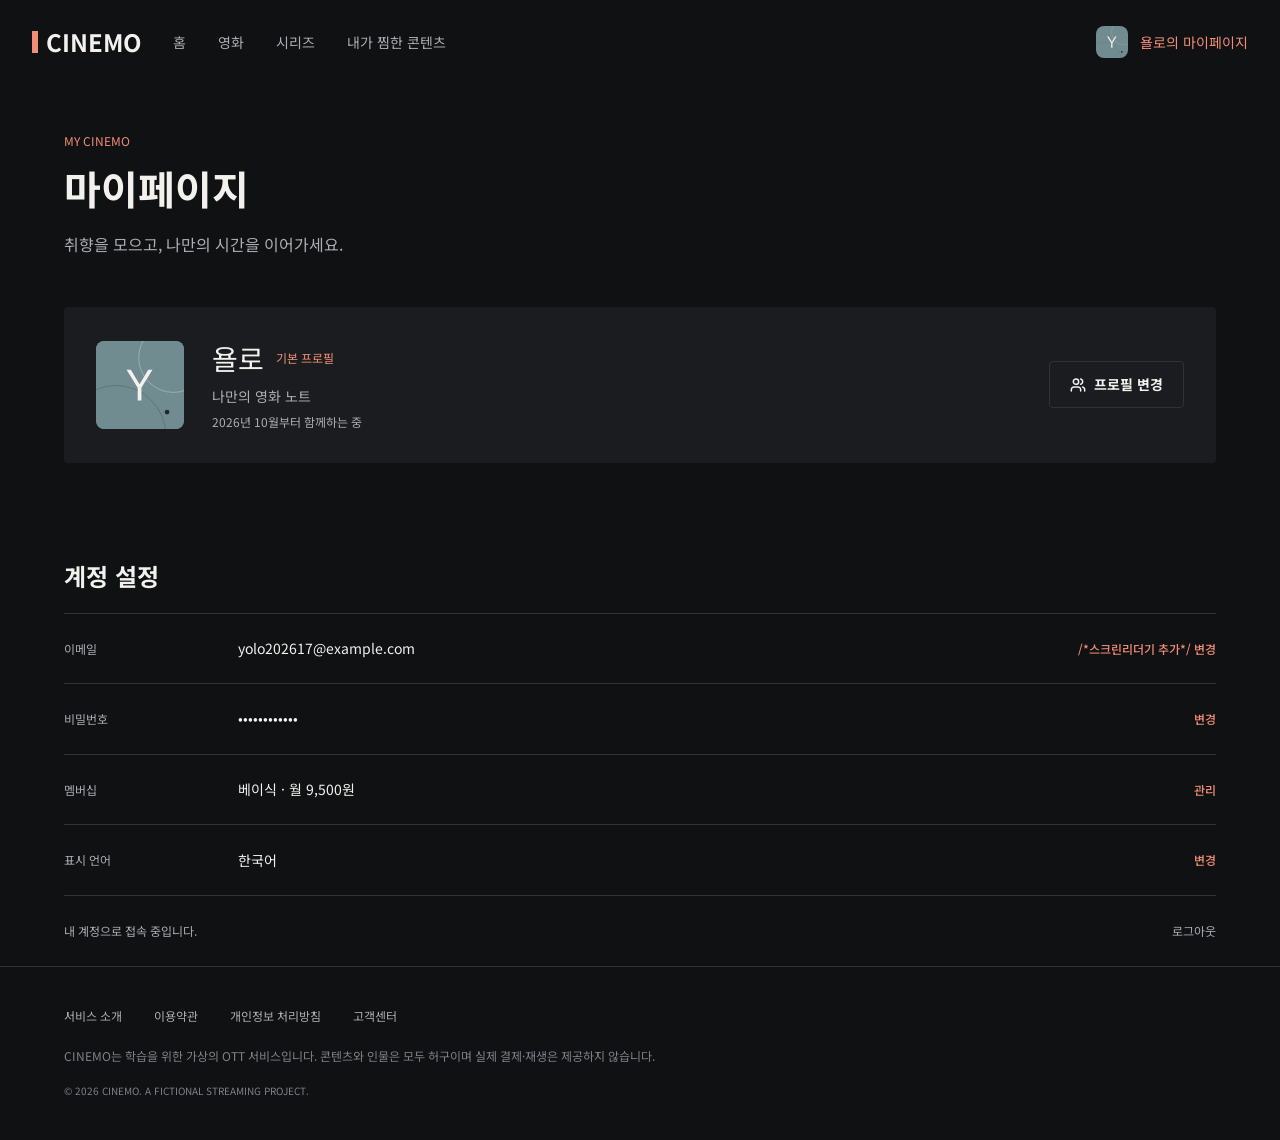
==== mypage.html @ 771c18cf "계정 설정 스크린 리더기 추가" ====
<!doctype html>
<html lang="ko">
  <head>
    <meta charset="UTF-8" />
    <meta name="viewport" content="width=device-width, initial-scale=1.0" />
    <title>마이페이지 | CINEMO</title>
    <link
      href="https://fonts.googleapis.com/css2?family=Noto+Sans+KR:wght@400;500;700&display=swap"
      rel="stylesheet"
    />

    <link rel="stylesheet" href="./styles/reset.css" />
    <link rel="stylesheet" href="./styles/style.css" />
  </head>

  <body>
    <!-- 공통 헤더 시작 - 조영서 -->
    <header class="site-header">
      <div class="site-header-inner">
        <a class="site-logo" href="./index.html">
          <span class="site-logo-mark" aria-hidden="true"></span>
          CINEMO
        </a>

        <nav class="site-nav" aria-label="주 메뉴">
          <a class="site-nav-link" href="./index.html">홈</a>
          <span class="site-nav-link">영화</span>
          <span class="site-nav-link">시리즈</span>
          <span class="site-nav-link">내가 찜한 콘텐츠</span>
        </nav>

        <a class="site-profile" href="./mypage.html" aria-current="page">
          <img
            class="site-profile-avatar"
            src="./assets/images/profile-yolo.svg"
            alt=""
          />
          <span>욜로의 마이페이지</span>
        </a>
      </div>
    </header>
    <!-- 공통 헤더 끝 - 조영서 -->

    <main>
      <!-- 마이페이지 상단 시작 - 조영서 -->
      <section class="mypage-top">
        <p class="mypage-label">MY CINEMO</p>
        <h1 class="mypage-title">마이페이지</h1>
        <p class="mypage-description">
          취향을 모으고, 나만의 시간을 이어가세요.
        </p>

        <div class="mypage-profile">
          <img
            class="mypage-profile-avatar"
            src="./assets/images/profile-yolo.svg"
            alt="욜로 프로필"
          />

          <div class="mypage-profile-info">
            <h2 class="mypage-profile-name">
              욜로
              <span class="mypage-profile-badge">기본 프로필</span>
            </h2>

            <p class="mypage-profile-description">나만의 영화 노트</p>

            <p class="mypage-profile-date">2026년 10월부터 함께하는 중</p>
          </div>

          <a class="mypage-profile-link" href="./profile.html">
            <img
              src="./assets/images/users.svg"
              alt=""
              width="16"
              height="16"
            />
            <span>프로필 변경</span>
          </a>
        </div>
      </section>
      <!-- 마이페이지 상단 끝 - 조영서 -->

      <!-- 마이페이지 계정 설정 시작 - 김동민 -->
      <section class="account-settings">
        <h2 id="account-settings-title" class="account-settings__title">
          계정 설정
        </h2>

        <dl class="account-settings__list">
          <div class="account-settings__row">
            <dt class="account-settings__label">이메일</dt>
            <dd class="account-settings__value">yolo202617@example.com</dd>
            <dd class="account-settings__control">
              <button type="button" class="account-settings__action" aria-label="이메일 변경"> /*스크린리더기 추가*/
                변경
              </button>
            </dd>
          </div>

          <div class="account-settings__row">
            <dt class="account-settings__label">비밀번호</dt>
            <dd class="account-settings__value">••••••••••••</dd>
            <dd class="account-settings__control">
              <button type="button" class="account-settings__action" aria-label="비밀번호 변경">
                변경
              </button>
            </dd>
          </div>

          <div class="account-settings__row">
            <dt class="account-settings__label">멤버십</dt>
            <dd class="account-settings__value">베이식 · 월 9,500원</dd>
            <dd class="account-settings__control">
              <button type="button" class="account-settings__action" aria-label="멤버십 관리">
                관리
              </button>
            </dd>
          </div>

          <div class="account-settings__row">
            <dt class="account-settings__label">표시 언어</dt>
            <dd class="account-settings__value">한국어</dd>
            <dd class="account-settings__control">
              <button type="button" class="account-settings__action" aria-label="표시 언어 변경">
                변경
              </button>
            </dd>
          </div>
        </dl>

        <div class="account-settings__bottom">
          <p class="account-settings__notice">내 계정으로 접속 중입니다.</p>
          <button type="button" class="account-settings__logout">
            로그아웃
          </button>
        </div>
      </section>
      <!-- 마이페이지 계정 설정 끝 - 김동민 -->
    </main>
    <!-- 공통 푸터 시작 - 조영서 -->
    <footer class="site-footer">
      <div class="site-footer-inner">
        <nav class="site-footer-nav" aria-label="하단 메뉴">
          <a href="#">서비스 소개</a>
          <a href="#">이용약관</a>
          <a href="#">개인정보 처리방침</a>
          <a href="#">고객센터</a>
        </nav>

        <p class="site-footer-description">
          CINEMO는 학습을 위한 가상의 OTT 서비스입니다. 콘텐츠와 인물은 모두
          허구이며 실제 결제·재생은 제공하지 않습니다.
        </p>

        <p class="site-footer-copyright">
          © 2026 CINEMO. A FICTIONAL STREAMING PROJECT.
        </p>
      </div>
    </footer>
    <!-- 공통 푸터 끝 - 조영서 -->
  </body>
</html>
---- styles/style.css ----
/*========= 공통 스타일 시작 - 조영서  =========*/
* {
  box-sizing: border-box;
}

body {
  margin: 0;
  background-color: #101113;
  color: #f3f1ed;
  font-family: "Inter", "Noto Sans KR", Arial, sans-serif;
}

/* 공통 헤더 시작 - 조영서 */
.site-header {
  background-color: #101113;
}

.site-header-inner {
  display: flex;
  align-items: center;
  gap: 32px;
  max-width: 1440px;
  margin: 0 auto;
  padding: 24px 32px;
}

.site-logo {
  display: flex;
  align-items: center;
  gap: 8px;
  flex-shrink: 0;
  color: #f3f1ed;
  font-size: 24px;
  font-weight: 700;
  text-decoration: none;
}

.site-logo-mark {
  width: 6px;
  height: 22px;
  background-color: #f28d77;
}

.site-nav {
  display: flex;
  align-items: center;
  gap: 32px;
  white-space: nowrap;
}

.site-nav-link {
  color: #acaeb3;
  font-size: 14px;
  text-decoration: none;
  white-space: nowrap;
}

.site-profile {
  display: flex;
  align-items: center;
  gap: 12px;
  margin-left: auto;
  color: #f28d77;
  font-size: 14px;
  text-decoration: none;
  flex-shrink: 0;
}

.site-profile-avatar {
  display: block;
  width: 32px;
  height: 32px;
  border-radius: 8px;
  object-fit: cover;
}

.site-header a:focus-visible {
  outline: 2px solid #f28d77;
  outline-offset: 4px;
}
/* 공통 헤더 끝 - 조영서 */
/* 공통 푸터 시작 - 조영서 */
.site-footer {
  border-top: 1px solid #303237;
  padding: 0;
  background-color: #101113;
  color: #acaeb3;
  font-size: 12px;
  text-align: left;
}

.site-footer-inner {
  max-width: 1440px;
  margin: 0 auto;
  padding: 40px 64px;
}

.site-footer-nav {
  display: flex;
  flex-wrap: wrap;
  align-items: center;
  gap: 16px 32px;
}

.site-footer-nav a {
  color: #acaeb3;
  font-size: 12px;
  text-decoration: none;
}

.site-footer-nav a:hover {
  color: #f3f1ed;
}

.site-footer-nav a:focus-visible {
  outline: 2px solid #f28d77;
  outline-offset: 4px;
}

.site-footer-description {
  margin: 20px 0 0;
  color: #7e8289;
  font-size: 12px;
  line-height: 1.8;
}

.site-footer-copyright {
  margin: 16px 0 0;
  color: #7e8289;
  font-size: 10px;
  line-height: 1.8;
}
/* 공통 푸터 끝 - 조영서 */
/*========= 공통 기본 끝 - 조영서  =========*/

/*========= 메인 히어로 배너 시작 - 박혜정  =========*/
.main-hero {
  position: relative;
  display: flex;
  align-items: center;
  min-height: 600px;
  padding: 0 64px;
  overflow: hidden;
  background-color: #101113;
}

.main-hero::after {
  content: "";
  position: absolute;
  inset: 0;
  background:
    linear-gradient(
      90deg,
      rgba(16, 17, 19, 0.85) 0%,
      rgba(16, 17, 19, 0.45) 45%,
      rgba(16, 17, 19, 0) 75%
    ),
    linear-gradient(180deg, rgba(16, 17, 19, 0) 70%, rgba(16, 17, 19, 1) 100%);
  pointer-events: none;
}

.main-hero__image {
  position: absolute;
  inset: 0;
  display: block;
  width: 100%;
  height: 100%;
  object-fit: cover;
  object-position: right center;
}

.main-hero__content {
  position: relative;
  z-index: 1;
  width: 100%;
  max-width: 1312px;
  margin: 0 auto;
}

.main-hero__weekly {
  display: flex;
  align-items: center;
  gap: 12px;
  margin: 0 0 20px;
  color: #f28d77;
  font-size: 12px;
  font-weight: 700;
}

.main-hero__weekly::before {
  content: "";
  width: 24px;
  height: 2px;
  background-color: #f28d77;
}

.main-hero__weekly span {
  color: #acaeb3;
  font-size: 10px;
  font-weight: 400;
}

.main-hero__title {
  margin: 0 0 12px;
  color: #f3f1ed;
  font-size: 72px;
  font-weight: 700;
  line-height: 1.2;
}

.main-hero__sub-title {
  margin: 0 0 28px;
  color: #acaeb3;
  font-size: 11px;
  letter-spacing: 0.05em;
}

.main-hero__time {
  display: flex;
  align-items: center;
  gap: 12px;
  margin: 0 0 20px;
  color: #acaeb3;
  font-size: 12px;
}

.main-hero__time span:first-child::after {
  content: "·";
  margin-left: 12px;
}

.main-hero__intro {
  max-width: 540px;
  margin: 0 0 32px;
  color: #f3f1ed;
  font-size: 16px;
  line-height: 1.8;
}

.main-hero__actions {
  display: flex;
  align-items: center;
  gap: 12px;
}

.main-hero__button1,
.main-hero__button2 {
  display: inline-flex;
  align-items: center;
  justify-content: center;
  gap: 8px;
  padding: 14px 24px;
  border: none;
  border-radius: 4px;
  font: inherit;
  font-size: 14px;
  font-weight: 700;
  text-decoration: none;
  cursor: pointer;
  transition:
    background-color 0.2s ease,
    color 0.2s ease;
}

.main-hero__button1 {
  background-color: #f28d77;
  color: #101113;
}

.main-hero__button1::before {
  content: "↗";
}

.main-hero__button2 {
  background-color: #24272d;
  color: #f3f1ed;
}

.main-hero__button2::before {
  content: "+";
  font-size: 18px;
  font-weight: 400;
}

.main-hero__caption {
  position: absolute;
  right: 64px;
  bottom: 80px;
  z-index: 1;
  margin: 0;
  color: #f3f1ed;
  font-size: 13px;
  text-align: right;
}

.main-hero__caption small {
  display: block;
  margin-top: 8px;
  color: #acaeb3;
  font-size: 10px;
}
/*========= 메인 히어로 배너 끝 - 박혜정  =========*/

/*========= 메인 콘텐츠 카드 시작 - 윤지빈  =========*/
/* ===== 섹션 ===== */
.content-card {
  flex-shrink: 0;
  max-width: 1200px;
  margin: 0 auto;
  padding: 32px 16px;
}

.content-card__header {
  display: flex;
  justify-content: space-between;
  align-items: flex-start;
  margin-bottom: 20px;
  color: #f3f1ed;
}

.content-card__title {
  font-size: 24px;
  font-weight: 700;
}

.content-card__subtitle {
  gap: 8px;
  font-size: 12px;
  color: #acaeb3;
}

.content-card__badge {
  font-size: 12px;
  color: #9a9aa0;
}

/* ===== 카드 리스트 (모바일: 가로 스크롤) ===== */
.content-list {
  display: flex;
  gap: 24px;
  overflow-x: auto;
  list-style: none;
  padding: 0;
}

/* ===== 카드 ===== */
.movie-card {
  flex: 0 0 70%;
}

.movie-card a {
  display: block;
  color: inherit;
  text-decoration: none;
}

.movie-card img {
  display: block;
  width: 100%;
  aspect-ratio: 16 / 9;
  object-fit: cover;
  border-radius: 4px;
}

.movie-card__title {
  margin-top: 12px;
  font-size: 16px;
  font-weight: 600;
  color: #f3f1ed;
}

.movie-card__information {
  margin-top: 2px;
  font-size: 11px;
  color: #9a9aa0;
}

/*========= 메인 콘텐츠 카드 끝 - 윤지빈  =========*/

/*========= 마이페이지 상단 시작 - 조영서  =========*/
/* 마이페이지 텍스트 시작 - 조영서 */
.mypage-top {
  max-width: 1440px;
  margin: 0 auto;
  padding: 48px 64px;
}

.mypage-label {
  margin: 0 0 8px;
  color: #f28d77;
  font-size: 12px;
}

.mypage-title {
  margin: 0 0 12px;
  font-size: 40px;
  font-weight: 700;
}

.mypage-description {
  margin: 0;
  color: #acaeb3;
  font-size: 16px;
  line-height: 1.8;
}
/* 마이페이지 텍스트 끝 - 조영서 */
/* 욜로 프로필 시작 - 조영서 */
.mypage-profile {
  display: flex;
  align-items: center;
  gap: 28px;
  margin-top: 48px;
  padding: 32px;
  background-color: #1a1c1f;
  border-radius: 4px;
}

.mypage-profile-avatar {
  display: block;
  flex-shrink: 0;
  width: 88px;
  height: 88px;
  border-radius: 8px;
  object-fit: cover;
  background-color: #789599;
}

.mypage-profile-info {
  min-width: 0;
}

.mypage-profile-name {
  display: flex;
  align-items: center;
  gap: 12px;
  margin: 0 0 8px;
  font-size: 28px;
  line-height: 1.4;
}

.mypage-profile-badge {
  color: #f28d77;
  font-size: 12px;
  font-weight: 400;
}

.mypage-profile-description {
  margin: 0 0 6px;
  color: #acaeb3;
  font-size: 14px;
  line-height: 1.5;
}

.mypage-profile-date {
  margin: 0;
  color: #acaeb3;
  font-size: 12px;
  line-height: 1.5;
}

.mypage-profile-link {
  display: inline-flex;
  align-items: center;
  justify-content: center;
  flex-shrink: 0;
  gap: 8px;
  margin-left: auto;
  padding: 12px 20px;
  border: 1px solid #303237;
  border-radius: 4px;
  color: #f3f1ed;
  font-size: 14px;
  font-weight: 700;
  text-decoration: none;
}

.mypage-profile-link img {
  display: block;
  flex-shrink: 0;
}

.mypage-profile-link:hover {
  border-color: #f28d77;
}

.mypage-profile-link:focus-visible {
  outline: 2px solid #f28d77;
  outline-offset: 4px;
}
/* 욜로 프로필 끝 - 조영서 */
/*========= 마이페이지 상단 끝 - 조영서  =========*/
/*========= 마이페이지 계정 설정 시작 - 김동민 =========*/

/* 1. 계정 설정 전체 영역 */
.account-settings {
  width: 100%;
  max-width: 1440px;
  margin: 48px auto 0;
  padding: 0 64px;
  box-sizing: border-box;
  color: #f3f1ed;
}

/* 2. 계정 설정 제목 */
.account-settings__title {
  margin: 0 0 20px;
  font-size: 24px;
  font-weight: 700;
  line-height: 1.4;
}

/* 3. 계정 정보 목록 */
.account-settings__list {
  margin: 0;
  padding: 0;
}

/* 4. 계정 정보 각 행 */
.account-settings__row {
  display: grid;
  grid-template-columns: 150px minmax(0, 1fr) auto;
  align-items: center;
  column-gap: 24px;
  min-height: 56px;
  padding: 16px 0;
  border-top: 1px solid #303237;
}

/* 5. 이메일, 비밀번호 등 항목명 */
.account-settings__label {
  color: #acadb3;
  font-size: 12px;
  font-weight: 400;
  line-height: 1.8;
}

/* 6. 계정 정보 값 */
.account-settings__value {
  min-width: 0;
  margin: 0;
  color: #f3f1ed;
  font-size: 14px;
  font-weight: 400;
  line-height: 1.8;
  overflow-wrap: anywhere;
}

/* 7. 변경, 관리 버튼 배치 */
.account-settings__control {
  margin: 0;
  justify-self: end;
}

/* 8. 변경, 관리 버튼 */
.account-settings__action {
  padding: 8px 0 8px 12px;
  border: none;
  background: transparent;
  color: #f28d77;
  font: inherit;
  font-size: 12px;
  font-weight: 500;
  line-height: 1.8;
  cursor: pointer;
  transition: color 0.2s ease;
}

/* 9. 변경, 관리 버튼 Hover */
.account-settings__action:hover {
  color: #f3f1ed;
}

/* 10. 키보드 Tab으로 버튼 선택 시 */
.account-settings__action:focus-visible,
.account-settings__logout:focus-visible {
  outline: 2px solid #f28d77;
  outline-offset: 4px;
}

/* 11. 계정 설정 하단 */
.account-settings__bottom {
  display: flex;
  justify-content: space-between;
  align-items: center;
  gap: 16px;
  min-height: 56px;
  padding: 16px 0;
  border-top: 1px solid #303237;
}

/* 12. 계정 접속 안내 */
.account-settings__notice {
  margin: 0;
  color: #acadb3;
  font-size: 12px;
  font-weight: 400;
  line-height: 1.8;
}

/* 13. 로그아웃 버튼 */
.account-settings__logout {
  flex-shrink: 0;
  padding: 8px 0;
  border: none;
  background: transparent;
  color: #acadb3;
  font: inherit;
  font-size: 12px;
  line-height: 1.8;
  cursor: pointer;
  transition: color 0.2s ease;
}

/* 14. 로그아웃 버튼 Hover */
.account-settings__logout:hover {
  color: #f3f1ed;
}
/*========= 마이페이지 계정 설정 시작 - 김동민 =========*/

/*========= 프로필 선택 화면 시작 - 김어진 =========*/

.profile-main {
  display: flex;
  flex-direction: column;
  align-items: center;
  justify-content: center;
  padding: 116px 64px 120px 64px;
}

/* 프로필 제목 시작 - 김어진 */

.profile-intro {
  text-align: center;
}

.profile-intro-top {
  color: #f28d77;
  font-size: 10px;
}

.profile-intro-middle {
  font-size: 40px;
  font-weight: bold;
  margin: 16px 0;
}

.profile-intro-bottom {
  color: #acaeb3;
  font-size: 15px;
}

/* 프로필 제목 끝 - 김어진 */
/* 프로필 선택 리스트 시작 - 김어진 */

.profile-selection {
  margin: 56px auto;
}

.profile-list {
  display: grid;
  grid-template-columns: repeat(4, auto);
  gap: 40px;
}

.image-profile {
  width: 152px;
  height: 152px;
  border-radius: 8px;
  position: relative;
  overflow: hidden;
}

#yolo {
  background-color: #718c91;
}

#jiho {
  background-color: #c0a57e;
}

#min {
  background-color: #9593ad;
}

#guest {
  background-color: #7b8c75;
}

.circle {
  position: absolute;
  border: 1px solid #f3f1ed;
  border-radius: 50%;
  pointer-events: none;
}

.circle-top {
  opacity: 31.37%;
  width: 121.6px;
  height: 121.6px;
  top: -32px;
  left: 73px;
}

.circle-bottom {
  width: 174.8px;
  height: 174.8px;
  top: 75px;
  left: -52px;
  border-color: #101113;
  opacity: 18.82%;
}

.dot {
  position: absolute;
  width: 8.36px;
  height: 8.36px;
  top: 118px;
  left: 118px;
  background-color: #24272d;
  border-radius: 50%;
}

.profile-initials {
  position: absolute;
  top: 50%;
  left: 50%;
  transform: translate(-50%, -50%);
  font-size: 72.96px;
  z-index: 1;
}

.profile-info {
  text-align: center;
  margin-top: 16px;
}

.profile-name {
  font-size: 18px;
  font-weight: medium;
}

.profile-bio {
  font-size: 11px;
  color: #acaeb3;
}

/* 프로필 선택 리스트 끝 - 김어진 */
/* 프로필 관리 버튼 시작 - 김어진 */

.profile-button {
  display: flex;
  align-items: center;
  height: 48px;
  padding: 0 24px;
  gap: 8px;
  border: 1px solid #303237;
  border-radius: 4px;
}

.profile-button:hover {
  border-color: #f28d77;
}

.profile-button:focus-visible {
  outline: 2px solid #f28d77;
  outline-offset: 4px;
}

.icon-profile-button {
  background-image: url("../assets/images/pen.svg");
  display: block;
  width: 15px;
  height: 15px;
  background-position: center;
  background-repeat: no-repeat;
  background-size: contain;
}

.text-profile-button {
  font-size: 14px;
  font-weight: bold;
}

/* 프로필 관리 버튼 끝 - 김어진 */
/* 프로필 푸터 시작 - 김어진 */
footer {
  color: #7e8289;
  font-size: 11px;
  text-align: center;
  padding-bottom: 75px;
}

/* 프로필 푸터 끝 - 김어진 */
/*========= 프로필 선택 화면 시작 - 김어진 =========*/

/*========================== 미디어 쿼리 ==========================*/

/* 조영서 */

@media (max-width: 768px) {
  /* 모바일 헤더 */
  .site-header {
    border-bottom: 1px solid #303237;
  }
}

@media (max-width: 768px) {
  .site-footer-inner {
    padding: 32px 24px;
  }

  .site-footer-nav {
    gap: 12px 16px;
  }

  .site-footer-nav a {
    font-size: 10px;
  }

  .site-footer-description {
    font-size: 11px;
  }

  .site-footer-copyright {
    font-size: 10px;
  }
  /* 욜로 프로필 시작 - 조영서 */
  .mypage-profile {
    display: flex;
    align-items: center;
    gap: 28px;
    margin-top: 48px;
    padding: 32px;
    background-color: #1a1c1f;
    border-radius: 4px;
  }

  .mypage-profile-avatar {
    display: block;
    flex-shrink: 0;
    width: 88px;
    height: 88px;
    border-radius: 8px;
    object-fit: cover;
    background-color: #789599;
  }

  .mypage-profile-info {
    min-width: 0;
  }

  .mypage-profile-name {
    display: flex;
    align-items: center;
    gap: 12px;
    margin: 0 0 8px;
    font-size: 28px;
    line-height: 1.4;
  }

  .mypage-profile-badge {
    color: #f28d77;
    font-size: 12px;
    font-weight: 400;
  }

  .mypage-profile-description {
    margin: 0 0 6px;
    color: #acaeb3;
    font-size: 14px;
    line-height: 1.5;
  }

  .mypage-profile-date {
    margin: 0;
    color: #acaeb3;
    font-size: 12px;
    line-height: 1.5;
  }

  .mypage-profile-link {
    display: inline-flex;
    align-items: center;
    justify-content: center;
    flex-shrink: 0;
    gap: 8px;
    margin-left: auto;
    padding: 12px 20px;
    border: 1px solid #303237;
    border-radius: 4px;
    color: #f3f1ed;
    font-size: 14px;
    font-weight: 700;
    text-decoration: none;
  }

  .mypage-profile-link img {
    display: block;
    flex-shrink: 0;
  }

  .mypage-profile-link:hover {
    border-color: #f28d77;
  }

  .mypage-profile-link:focus-visible {
    outline: 2px solid #f28d77;
    outline-offset: 4px;
  }
  /* 욜로 프로필 끝 - 조영서 */

  /* 모바일 화면 시작 - 조영서 */

  .site-header-inner {
    flex-wrap: wrap;
    gap: 0;
    padding: 24px;
  }

  .site-logo {
    font-size: 20px;
  }

  .site-logo-mark {
    width: 5px;
    height: 18px;
  }

  .site-profile {
    margin-left: auto;
  }

  .site-profile > span {
    display: none;
  }

  .site-nav {
    order: 3;
    width: 100%;
    gap: 24px;
    margin-top: 24px;
  }

  .site-nav-link {
    font-size: 12px;
    white-space: nowrap;
  }

  /* 모바일 마이페이지 상단 */
  .mypage-top {
    padding: 36px 24px;
  }

  .mypage-title {
    font-size: 30px;
  }

  .mypage-description {
    font-size: 14px;
  }

  /* 모바일 욜로 프로필 */
  .mypage-profile {
    display: grid;
    grid-template-columns: 64px minmax(0, 1fr);
    align-items: center;
    gap: 16px;
    position: relative;
    margin-top: 36px;
    padding: 24px 24px 76px;
  }

  .mypage-profile-avatar {
    width: 64px;
    height: 64px;
  }

  .mypage-profile-info {
    min-width: 0;
  }

  .mypage-profile-name {
    flex-wrap: wrap;
    gap: 8px;
    font-size: 22px;
  }

  .mypage-profile-badge {
    font-size: 10px;
  }

  .mypage-profile-description {
    font-size: 12px;
  }

  .mypage-profile-date {
    position: absolute;
    left: 24px;
    bottom: 30px;
    margin: 0;
    font-size: 10px;
  }

  .mypage-profile-link {
    position: absolute;
    right: 24px;
    bottom: 24px;
    margin: 0;
    padding: 10px 14px;
    font-size: 12px;
    white-space: nowrap;
  }

  /* 모바일 화면 끝 - 조영서 */
}
/* 공통 푸터 끝 - 조영서 */

/* 윤지빈 */
/* ===== 데스크톱 (768px 이상) ===== */
@media (min-width: 768px) {
  .content-card {
    padding: 40px 24px;
  }

  .content-list {
    display: grid;
    grid-template-columns: repeat(4, 1fr);
    gap: 24px;
    overflow: visible;
  }

  .movie-card {
    flex: none;
  }
}

/* 김동민 */

/* --모바일 반응형 - 768px 이하-- */

@media (max-width: 768px) {
  /* 15. 모바일 계정 설정 전체 영역 */
  .account-settings {
    margin-top: 36px;
    padding: 0 24px;
  }

  /* 16. 모바일 계정 설정 제목 */
  .account-settings__title {
    margin-bottom: 16px;
    font-size: 20px;
  }

  /* 17. 모바일 계정 정보 각 행 */
  .account-settings__row {
    grid-template-columns: minmax(0, 1fr) auto;
    grid-template-rows: auto auto;
    gap: 4px 16px;

    min-height: 0;
    padding: 16px 0;
  }

  /* 18. 항목명: 첫 번째 열, 첫 번째 행 */
  .account-settings__label {
    grid-column: 1;
    grid-row: 1;
  }

  /* 19. 설정값: 첫 번째 열, 두 번째 행 */
  .account-settings__value {
    grid-column: 1;
    grid-row: 2;
  }

  /* 20. 버튼: 두 번째 열, 두 행에 걸쳐 배치 */
  .account-settings__control {
    grid-column: 2;
    grid-row: 1 / 3;
    align-self: center;
  }
}

/* -- 계정 설정 끝 - 김동민 -- */
/* 모바일 화면 시작 - 조영서 */
@media (max-width: 768px) {
  /* 모바일 헤더 */
  .site-header {
    border-bottom: 1px solid #303237;
  }

  .site-header-inner {
    flex-wrap: wrap;
    gap: 0;
    padding: 24px;
  }

  .site-logo {
    font-size: 20px;
  }

  .site-logo-mark {
    width: 5px;
    height: 18px;
  }

  .site-profile {
    margin-left: auto;
  }

  .site-profile > span {
    display: none;
  }

  .site-nav {
    order: 3;
    width: 100%;
    gap: 24px;
    margin-top: 24px;
  }

  .site-nav-link {
    font-size: 12px;
    white-space: nowrap;
  }

  /* 모바일 마이페이지 상단 */
  .mypage-top {
    padding: 36px 24px;
  }

  .mypage-title {
    font-size: 30px;
  }

  .mypage-description {
    font-size: 14px;
  }

  /* 모바일 욜로 프로필 */
  .mypage-profile {
    display: grid;
    grid-template-columns: 64px minmax(0, 1fr);
    align-items: center;
    gap: 16px;
    position: relative;
    margin-top: 36px;
    padding: 24px 24px 76px;
  }

  .mypage-profile-avatar {
    width: 64px;
    height: 64px;
  }

  .mypage-profile-info {
    min-width: 0;
  }

  .mypage-profile-name {
    flex-wrap: wrap;
    gap: 8px;
    font-size: 22px;
  }

  .mypage-profile-badge {
    font-size: 10px;
  }

  .mypage-profile-description {
    font-size: 12px;
  }

  .mypage-profile-date {
    position: absolute;
    left: 24px;
    bottom: 30px;
    margin: 0;
    font-size: 10px;
  }

  .mypage-profile-link {
    position: absolute;
    right: 24px;
    bottom: 24px;
    margin: 0;
    padding: 10px 14px;
    font-size: 12px;
    white-space: nowrap;
  }
}
/* 모바일 화면 끝 - 조영서 */
/* ==== 모바일 파트 메인 히어로 베너 - 박혜정 ==== */
@media (max-width: 768px) {
  .main-hero {
    align-items: flex-end;
    min-height: 560px;
    padding: 0 24px 96px;
  }

  .main-hero::after {
    background: linear-gradient(
      180deg,
      rgba(16, 17, 19, 0) 0%,
      rgba(16, 17, 19, 0.7) 55%,
      rgba(16, 17, 19, 1) 100%
    );
  }

  .main-hero__image {
    object-position: 70% center;
  }

  .main-hero__weekly {
    margin-bottom: 16px;
  }

  .main-hero__title {
    font-size: 44px;
  }

  .main-hero__sub-title {
    margin-bottom: 20px;
  }

  .main-hero__time {
    flex-wrap: wrap;
    gap: 8px 12px;
    margin-bottom: 16px;
  }

  .main-hero__intro {
    margin-bottom: 24px;
    font-size: 14px;
  }

  .main-hero__button1,
  .main-hero__button2 {
    padding: 12px 20px;
    font-size: 13px;
  }

  .main-hero__caption {
    right: 24px;
    bottom: 32px;
    left: 24px;
    font-size: 12px;
    text-align: left;
  }
}
/* ==== 모바일 파트 메인 히어로 끝 - 박혜정 ==== */
/*========= 프로필 시작 - 김어진 =========*/
@media screen and (max-width: 767.98px) {
  .profile-main {
    padding: 56px 24px;
  }

  .profile-selection {
    margin: 40px auto;
  }

  .profile-list {
    grid-template-columns: auto auto;
    gap: 28px 32px;
  }
}
/*========= 프로필 끝 - 김어진  =========*/
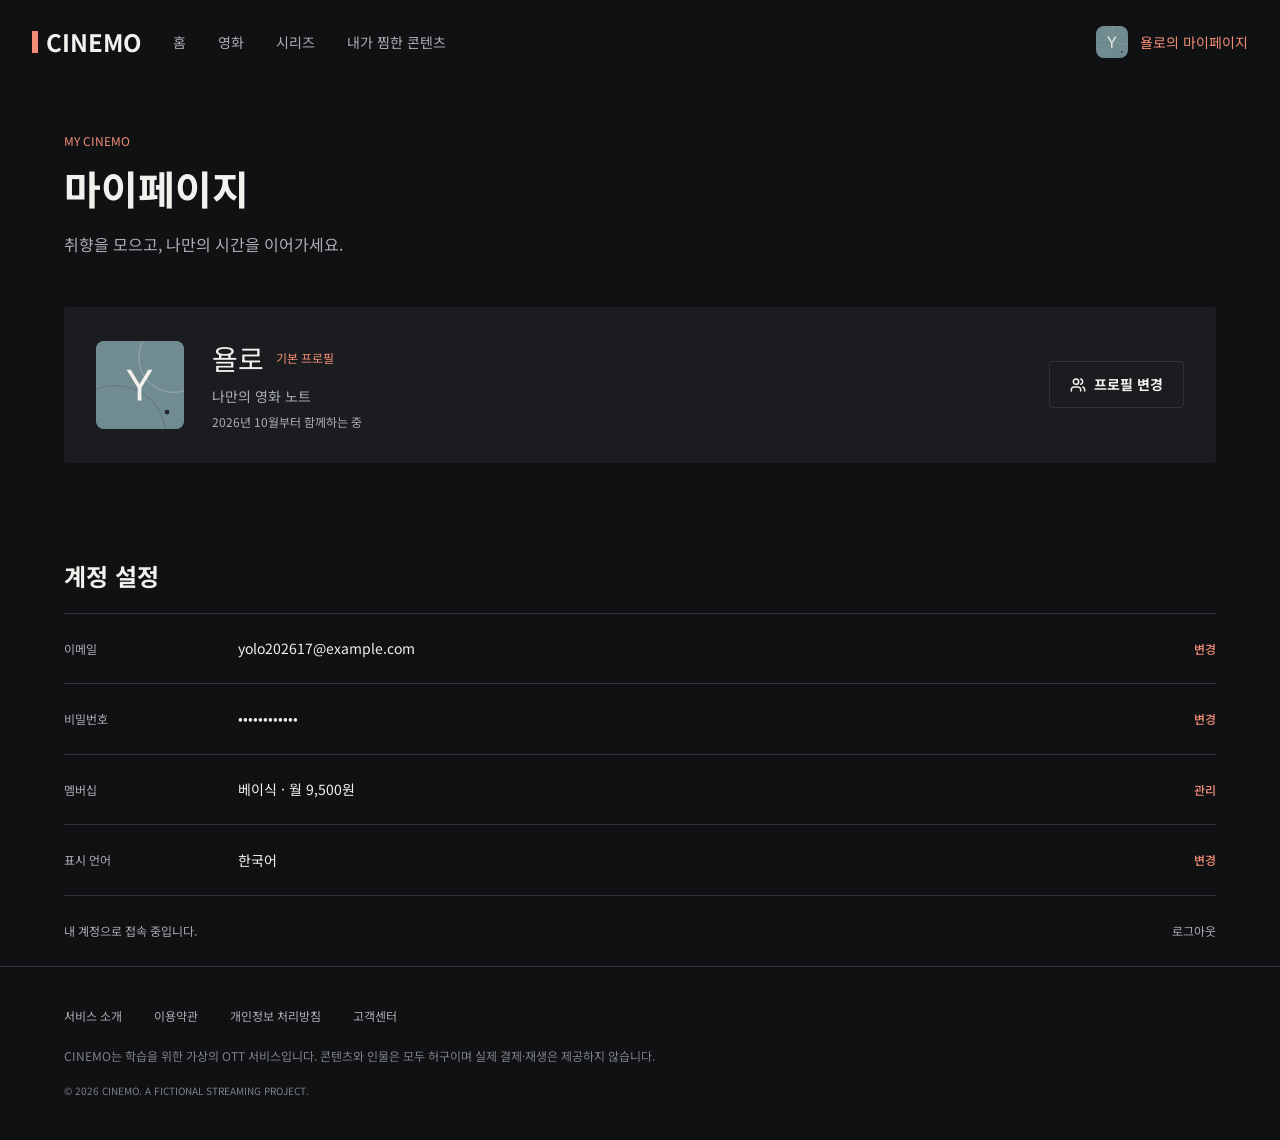
==== commit 833aa9f5: "account-settings-스크린리더기 최종 수정" ====
--- a/mypage.html
+++ b/mypage.html
@@ -92,7 +92,7 @@
             <dt class="account-settings__label">이메일</dt>
             <dd class="account-settings__value">yolo202617@example.com</dd>
             <dd class="account-settings__control">
-              <button type="button" class="account-settings__action" aria-label="이메일 변경"> /*스크린리더기 추가*/
+              <button type="button" class="account-settings__action" aria-label="이메일 변경"> 
                 변경
               </button>
             </dd>
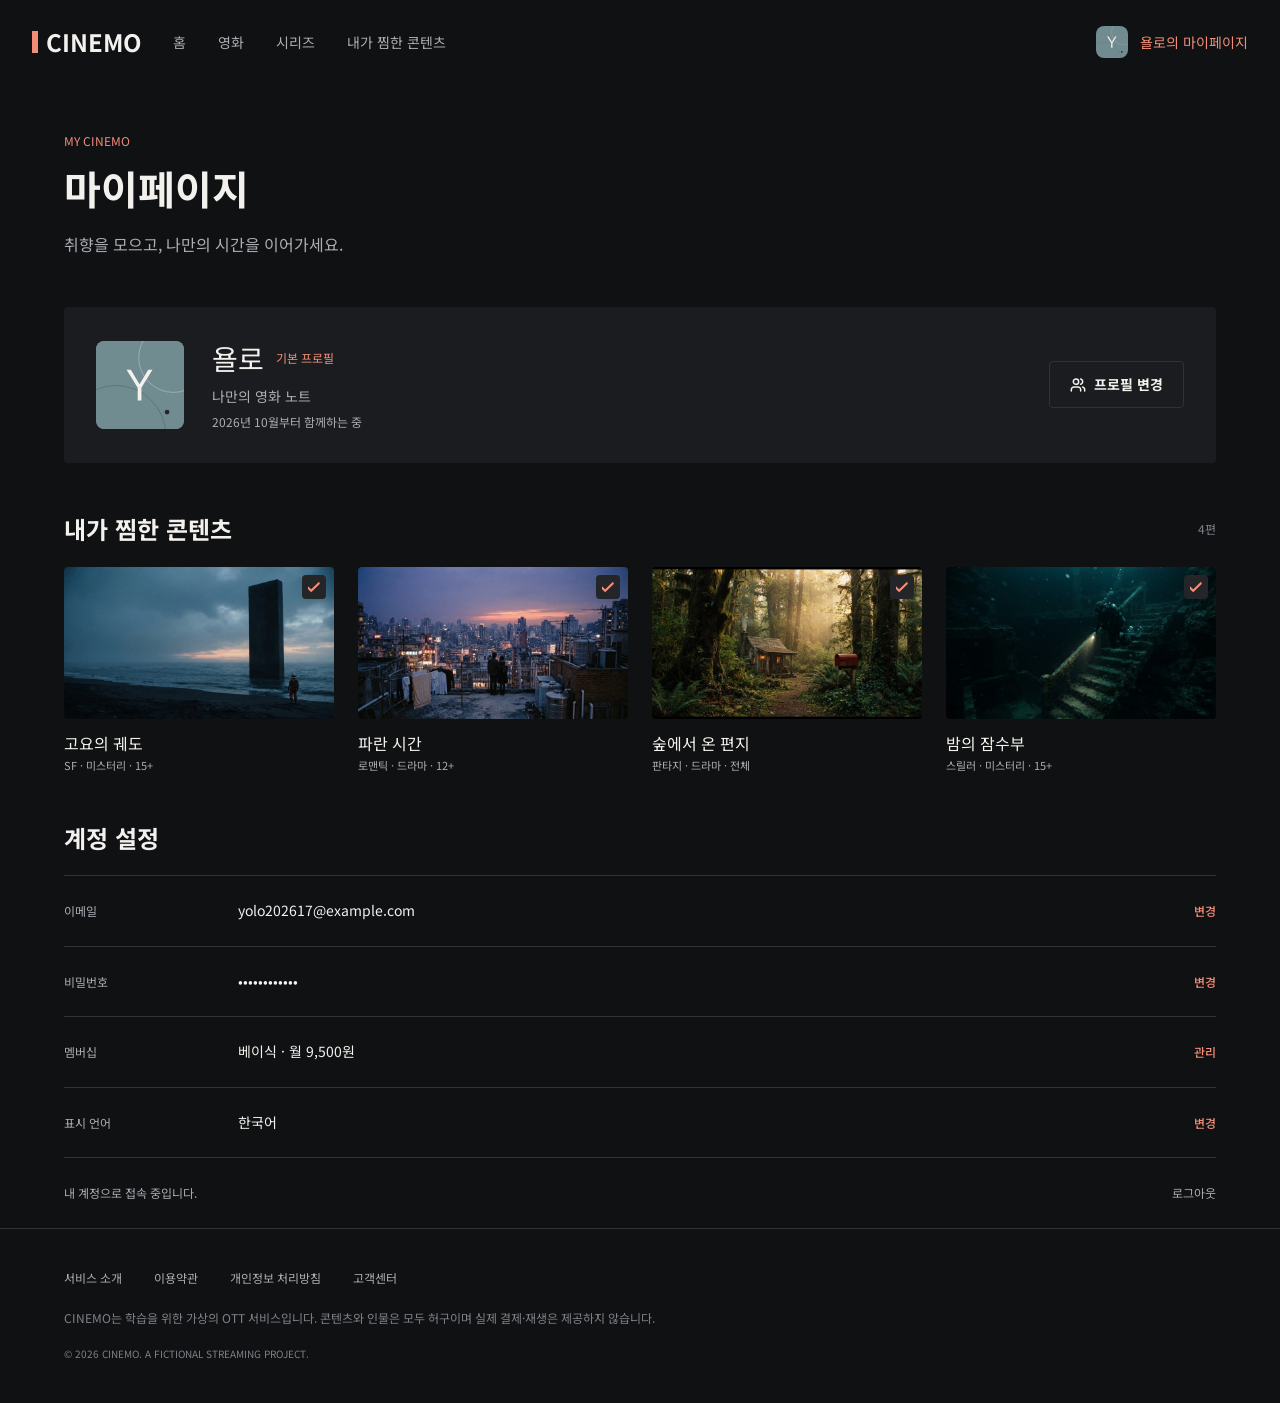
==== commit d33b2f5d: "마이페이지 컨텐츠카드 추가, 메인 컨텐츠카드 수정" ====
--- a/mypage.html
+++ b/mypage.html
@@ -80,6 +80,92 @@
         </div>
       </section>
       <!-- 마이페이지 상단 끝 - 조영서 -->
+
+      <!--마이페이지 내가 찜한 콘텐츠 시작 -윤지빈 -->
+      <section class="content-card content-card--wish">
+        <div class="content-card__header">
+          <h2 class="content-card__title">내가 찜한 콘텐츠</h2>
+          <span class="content-card__badge">4편</span>
+        </div>
+
+        <ul class="content-list content-list--wish">
+          <li class="movie-card">
+            <a href="#">
+              <img
+                src="./assets/images/quiet-orbit.webp"
+                alt="모래사장이 있는 바닷가에 큰 직사각형 벽이 세워져 있고 그 앞에 주황색 우주복을 입은 사람이 서 있는 모습"
+              />
+              <h3 class="movie-card__title">고요의 궤도</h3>
+              <p class="movie-card__information">SF · 미스터리 · 15+</p>
+            </a>
+            <button
+              type="button"
+              class="movie-card__check"
+              aria-pressed="true"
+              aria-label="찜 해제"
+            >
+              <img src="./assets/images/check.svg" alt="" />
+            </button>
+          </li>
+
+          <li class="movie-card">
+            <a href="#">
+              <img
+                src="./assets/images/blue-hour.webp"
+                alt="도시의 야경을 배경으로 한 낡은 건물 옥상에 서 있는 커플의 모습"
+              />
+              <h3 class="movie-card__title">파란 시간</h3>
+              <p class="movie-card__information">로맨틱 · 드라마 · 12+</p>
+            </a>
+            <button
+              type="button"
+              class="movie-card__check"
+              aria-pressed="true"
+              aria-label="찜 해제"
+            >
+              <img src="./assets/images/check.svg" alt="" />
+            </button>
+          </li>
+
+          <li class="movie-card">
+            <a href="#">
+              <img
+                src="./assets/images/forest-letter.webp"
+                alt="우거진 숲속에 있는 작은 오두막과 빨간색 우체통"
+              />
+              <h3 class="movie-card__title">숲에서 온 편지</h3>
+              <p class="movie-card__information">판타지 · 드라마 · 전체</p>
+            </a>
+            <button
+              type="button"
+              class="movie-card__check"
+              aria-pressed="true"
+              aria-label="찜 해제"
+            >
+              <img src="./assets/images/check.svg" alt="" />
+            </button>
+          </li>
+
+          <li class="movie-card">
+            <a href="#">
+              <img
+                src="./assets/images/night-diver.webp"
+                alt="한 건물이 물에 잠겨있고 어두운 물속 안을 손전등에 의지해 탐험하는 잠수부의 모습"
+              />
+              <h3 class="movie-card__title">밤의 잠수부</h3>
+              <p class="movie-card__information">스릴러 · 미스터리 · 15+</p>
+            </a>
+            <button
+              type="button"
+              class="movie-card__check"
+              aria-pressed="true"
+              aria-label="찜 해제"
+            >
+              <img src="./assets/images/check.svg" alt="" />
+            </button>
+          </li>
+        </ul>
+      </section>
 
       <!-- 마이페이지 계정 설정 시작 - 김동민 -->
       <section class="account-settings">
--- a/styles/style.css
+++ b/styles/style.css
@@ -1,4 +1,4 @@
-/*========= 공통 스타일 시작 - 조영서  =========*/
+/*========= 공통 스타일 시작 - 조영서 =========*/
 * {
   box-sizing: border-box;
 }
@@ -79,6 +79,7 @@
   outline-offset: 4px;
 }
 /* 공통 헤더 끝 - 조영서 */
+
 /* 공통 푸터 시작 - 조영서 */
 .site-footer {
   border-top: 1px solid #303237;
@@ -131,9 +132,9 @@
   line-height: 1.8;
 }
 /* 공통 푸터 끝 - 조영서 */
-/*========= 공통 기본 끝 - 조영서  =========*/
-
-/*========= 메인 히어로 배너 시작 - 박혜정  =========*/
+/*========= 공통 스타일 끝 - 조영서 =========*/
+
+/*========= 메인 히어로 배너 시작 - 박혜정 =========*/
 .main-hero {
   position: relative;
   display: flex;
@@ -299,15 +300,73 @@
   color: #acaeb3;
   font-size: 10px;
 }
-/*========= 메인 히어로 배너 끝 - 박혜정  =========*/
-
-/*========= 메인 콘텐츠 카드 시작 - 윤지빈  =========*/
+
+/* ==== 모바일 파트 ==== */
+@media (max-width: 768px) {
+  .main-hero {
+    align-items: flex-end;
+    min-height: 560px;
+    padding: 0 24px 96px;
+  }
+
+  .main-hero::after {
+    background: linear-gradient(
+      180deg,
+      rgba(16, 17, 19, 0) 0%,
+      rgba(16, 17, 19, 0.7) 55%,
+      rgba(16, 17, 19, 1) 100%
+    );
+  }
+
+  .main-hero__image {
+    object-position: 70% center;
+  }
+
+  .main-hero__weekly {
+    margin-bottom: 16px;
+  }
+
+  .main-hero__title {
+    font-size: 44px;
+  }
+
+  .main-hero__sub-title {
+    margin-bottom: 20px;
+  }
+
+  .main-hero__time {
+    flex-wrap: wrap;
+    gap: 8px 12px;
+    margin-bottom: 16px;
+  }
+
+  .main-hero__intro {
+    margin-bottom: 24px;
+    font-size: 14px;
+  }
+
+  .main-hero__button1,
+  .main-hero__button2 {
+    padding: 12px 20px;
+    font-size: 13px;
+  }
+
+  .main-hero__caption {
+    right: 24px;
+    bottom: 32px;
+    left: 24px;
+    font-size: 12px;
+    text-align: left;
+  }
+}
+/* 메인 히어로 배너 끝 - 박혜정 */
+/*--- 윤지빈 메인 콘텐츠카드 시작---*/
 /* ===== 섹션 ===== */
 .content-card {
   flex-shrink: 0;
-  max-width: 1200px;
+  max-width: 1440px;
   margin: 0 auto;
-  padding: 32px 16px;
+  padding: 36px 24px;
 }
 
 .content-card__header {
@@ -331,13 +390,13 @@
 
 .content-card__badge {
   font-size: 12px;
-  color: #9a9aa0;
+  color: #7e8289;
 }
 
 /* ===== 카드 리스트 (모바일: 가로 스크롤) ===== */
 .content-list {
   display: flex;
-  gap: 24px;
+  gap: 16px;
   overflow-x: auto;
   list-style: none;
   padding: 0;
@@ -365,19 +424,65 @@
 .movie-card__title {
   margin-top: 12px;
   font-size: 16px;
-  font-weight: 600;
   color: #f3f1ed;
 }
 
 .movie-card__information {
   margin-top: 2px;
   font-size: 11px;
-  color: #9a9aa0;
-}
-
-/*========= 메인 콘텐츠 카드 끝 - 윤지빈  =========*/
-
-/*========= 마이페이지 상단 시작 - 조영서  =========*/
+  color: #acaeb3;
+}
+
+/*--- 윤지빈 메인 콘텐츠카드 끝---*/
+
+/*--- 윤지빈 찜한 콘텐츠카드 시작---*/
+.content-card__title {
+  font-size: 24px;
+  font-weight: 700;
+  line-height: 36px;
+}
+
+.content-card__badge {
+  font-size: 12px;
+  color: #7e8289;
+  line-height: 36px;
+}
+
+.content-card--wish {
+  max-width: 1440px;
+  margin: 0 auto;
+  padding: 0 24px;
+}
+
+.content-list--wish {
+  display: grid;
+  grid-template-columns: repeat(2, 1fr);
+  gap: 16px;
+  overflow: visible;
+}
+
+.movie-card {
+  position: relative;
+}
+
+.movie-card__check {
+  position: absolute;
+  top: 8px;
+  right: 8px;
+  display: flex;
+  align-items: center;
+  justify-content: center;
+  width: 24px;
+  height: 24px;
+  border: 0;
+  border-radius: 4px;
+  background-color: #232529;
+  color: #f28d77;
+  font-size: 12px;
+  cursor: pointer;
+}
+
+/*========= 마이페이지 상단 시작 - 조영서 =========*/
 /* 마이페이지 텍스트 시작 - 조영서 */
 .mypage-top {
   max-width: 1440px;
@@ -404,6 +509,7 @@
   line-height: 1.8;
 }
 /* 마이페이지 텍스트 끝 - 조영서 */
+
 /* 욜로 프로필 시작 - 조영서 */
 .mypage-profile {
   display: flex;
@@ -488,9 +594,9 @@
   outline-offset: 4px;
 }
 /* 욜로 프로필 끝 - 조영서 */
-/*========= 마이페이지 상단 끝 - 조영서  =========*/
+/*========= 마이페이지 상단 끝 - 조영서 =========*/
+
 /*========= 마이페이지 계정 설정 시작 - 김동민 =========*/
-
 /* 1. 계정 설정 전체 영역 */
 .account-settings {
   width: 100%;
@@ -615,10 +721,9 @@
 .account-settings__logout:hover {
   color: #f3f1ed;
 }
-/*========= 마이페이지 계정 설정 시작 - 김동민 =========*/
+/*========= 마이페이지 계정 설정 끝 - 김동민 =========*/
 
 /*========= 프로필 선택 화면 시작 - 김어진 =========*/
-
 .profile-main {
   display: flex;
   flex-direction: column;
@@ -628,7 +733,6 @@
 }
 
 /* 프로필 제목 시작 - 김어진 */
-
 .profile-intro {
   text-align: center;
 }
@@ -648,10 +752,9 @@
   color: #acaeb3;
   font-size: 15px;
 }
-
 /* 프로필 제목 끝 - 김어진 */
+
 /* 프로필 선택 리스트 시작 - 김어진 */
-
 .profile-selection {
   margin: 56px auto;
 }
@@ -743,10 +846,9 @@
   font-size: 11px;
   color: #acaeb3;
 }
-
 /* 프로필 선택 리스트 끝 - 김어진 */
+
 /* 프로필 관리 버튼 시작 - 김어진 */
-
 .profile-button {
   display: flex;
   align-items: center;
@@ -780,8 +882,8 @@
   font-size: 14px;
   font-weight: bold;
 }
-
 /* 프로필 관리 버튼 끝 - 김어진 */
+
 /* 프로필 푸터 시작 - 김어진 */
 footer {
   color: #7e8289;
@@ -789,127 +891,18 @@
   text-align: center;
   padding-bottom: 75px;
 }
-
 /* 프로필 푸터 끝 - 김어진 */
-/*========= 프로필 선택 화면 시작 - 김어진 =========*/
+/*========= 프로필 선택 화면 끝 - 김어진 =========*/
 
 /*========================== 미디어 쿼리 ==========================*/
 
-/* 조영서 */
-
+/*========= 모바일 공통 UI·마이페이지 상단 시작 - 조영서 =========*/
+/* feature/youngseo: 중복된 모바일 설정을 한곳으로 모음 */
 @media (max-width: 768px) {
-  /* 모바일 헤더 */
+  /* 모바일 헤더 시작 - 조영서 */
   .site-header {
     border-bottom: 1px solid #303237;
   }
-}
-
-@media (max-width: 768px) {
-  .site-footer-inner {
-    padding: 32px 24px;
-  }
-
-  .site-footer-nav {
-    gap: 12px 16px;
-  }
-
-  .site-footer-nav a {
-    font-size: 10px;
-  }
-
-  .site-footer-description {
-    font-size: 11px;
-  }
-
-  .site-footer-copyright {
-    font-size: 10px;
-  }
-  /* 욜로 프로필 시작 - 조영서 */
-  .mypage-profile {
-    display: flex;
-    align-items: center;
-    gap: 28px;
-    margin-top: 48px;
-    padding: 32px;
-    background-color: #1a1c1f;
-    border-radius: 4px;
-  }
-
-  .mypage-profile-avatar {
-    display: block;
-    flex-shrink: 0;
-    width: 88px;
-    height: 88px;
-    border-radius: 8px;
-    object-fit: cover;
-    background-color: #789599;
-  }
-
-  .mypage-profile-info {
-    min-width: 0;
-  }
-
-  .mypage-profile-name {
-    display: flex;
-    align-items: center;
-    gap: 12px;
-    margin: 0 0 8px;
-    font-size: 28px;
-    line-height: 1.4;
-  }
-
-  .mypage-profile-badge {
-    color: #f28d77;
-    font-size: 12px;
-    font-weight: 400;
-  }
-
-  .mypage-profile-description {
-    margin: 0 0 6px;
-    color: #acaeb3;
-    font-size: 14px;
-    line-height: 1.5;
-  }
-
-  .mypage-profile-date {
-    margin: 0;
-    color: #acaeb3;
-    font-size: 12px;
-    line-height: 1.5;
-  }
-
-  .mypage-profile-link {
-    display: inline-flex;
-    align-items: center;
-    justify-content: center;
-    flex-shrink: 0;
-    gap: 8px;
-    margin-left: auto;
-    padding: 12px 20px;
-    border: 1px solid #303237;
-    border-radius: 4px;
-    color: #f3f1ed;
-    font-size: 14px;
-    font-weight: 700;
-    text-decoration: none;
-  }
-
-  .mypage-profile-link img {
-    display: block;
-    flex-shrink: 0;
-  }
-
-  .mypage-profile-link:hover {
-    border-color: #f28d77;
-  }
-
-  .mypage-profile-link:focus-visible {
-    outline: 2px solid #f28d77;
-    outline-offset: 4px;
-  }
-  /* 욜로 프로필 끝 - 조영서 */
-
-  /* 모바일 화면 시작 - 조영서 */
 
   .site-header-inner {
     flex-wrap: wrap;
@@ -924,10 +917,6 @@
   .site-logo-mark {
     width: 5px;
     height: 18px;
-  }
-
-  .site-profile {
-    margin-left: auto;
   }
 
   .site-profile > span {
@@ -943,10 +932,32 @@
 
   .site-nav-link {
     font-size: 12px;
-    white-space: nowrap;
-  }
-
-  /* 모바일 마이페이지 상단 */
+  }
+  /* 모바일 헤더 끝 - 조영서 */
+
+  /* 모바일 푸터 시작 - 조영서 */
+  .site-footer-inner {
+    padding: 32px 24px;
+  }
+
+  .site-footer-nav {
+    gap: 12px 16px;
+  }
+
+  .site-footer-nav a {
+    font-size: 10px;
+  }
+
+  .site-footer-description {
+    font-size: 11px;
+  }
+
+  .site-footer-copyright {
+    font-size: 10px;
+  }
+  /* 모바일 푸터 끝 - 조영서 */
+
+  /* 모바일 마이페이지 텍스트 시작 - 조영서 */
   .mypage-top {
     padding: 36px 24px;
   }
@@ -958,12 +969,12 @@
   .mypage-description {
     font-size: 14px;
   }
-
-  /* 모바일 욜로 프로필 */
+  /* 모바일 마이페이지 텍스트 끝 - 조영서 */
+
+  /* 모바일 욜로 프로필 시작 - 조영서 */
   .mypage-profile {
     display: grid;
     grid-template-columns: 64px minmax(0, 1fr);
-    align-items: center;
     gap: 16px;
     position: relative;
     margin-top: 36px;
@@ -975,10 +986,6 @@
     height: 64px;
   }
 
-  .mypage-profile-info {
-    min-width: 0;
-  }
-
   .mypage-profile-name {
     flex-wrap: wrap;
     gap: 8px;
@@ -997,7 +1004,6 @@
     position: absolute;
     left: 24px;
     bottom: 30px;
-    margin: 0;
     font-size: 10px;
   }
 
@@ -1010,16 +1016,19 @@
     font-size: 12px;
     white-space: nowrap;
   }
-
-  /* 모바일 화면 끝 - 조영서 */
-}
-/* 공통 푸터 끝 - 조영서 */
+  /* 모바일 욜로 프로필 끝 - 조영서 */
+}
+/*========= 모바일 공통 UI·마이페이지 상단 끝 - 조영서 =========*/
 
 /* 윤지빈 */
-/* ===== 데스크톱 (768px 이상) ===== */
+/* =====메인 콘텐츠 카드, 찜한 콘텐츠 ===== */
 @media (min-width: 768px) {
   .content-card {
-    padding: 40px 24px;
+    padding: 40px 64px;
+  }
+
+  .content-card__title {
+    font-size: 24px;
   }
 
   .content-list {
@@ -1032,12 +1041,24 @@
   .movie-card {
     flex: none;
   }
+
+  .movie-card__check img {
+    display: block;
+    width: 12px;
+    height: 12px;
+  }
+
+  .content-card--wish {
+    padding: 0 64px;
+  }
+
+  .content-list--wish {
+    grid-template-columns: repeat(4, 1fr);
+  }
 }
 
 /* 김동민 */
-
 /* --모바일 반응형 - 768px 이하-- */
-
 @media (max-width: 768px) {
   /* 15. 모바일 계정 설정 전체 영역 */
   .account-settings {
@@ -1056,7 +1077,6 @@
     grid-template-columns: minmax(0, 1fr) auto;
     grid-template-rows: auto auto;
     gap: 4px 16px;
-
     min-height: 0;
     padding: 16px 0;
   }
@@ -1080,117 +1100,9 @@
     align-self: center;
   }
 }
-
 /* -- 계정 설정 끝 - 김동민 -- */
-/* 모바일 화면 시작 - 조영서 */
-@media (max-width: 768px) {
-  /* 모바일 헤더 */
-  .site-header {
-    border-bottom: 1px solid #303237;
-  }
-
-  .site-header-inner {
-    flex-wrap: wrap;
-    gap: 0;
-    padding: 24px;
-  }
-
-  .site-logo {
-    font-size: 20px;
-  }
-
-  .site-logo-mark {
-    width: 5px;
-    height: 18px;
-  }
-
-  .site-profile {
-    margin-left: auto;
-  }
-
-  .site-profile > span {
-    display: none;
-  }
-
-  .site-nav {
-    order: 3;
-    width: 100%;
-    gap: 24px;
-    margin-top: 24px;
-  }
-
-  .site-nav-link {
-    font-size: 12px;
-    white-space: nowrap;
-  }
-
-  /* 모바일 마이페이지 상단 */
-  .mypage-top {
-    padding: 36px 24px;
-  }
-
-  .mypage-title {
-    font-size: 30px;
-  }
-
-  .mypage-description {
-    font-size: 14px;
-  }
-
-  /* 모바일 욜로 프로필 */
-  .mypage-profile {
-    display: grid;
-    grid-template-columns: 64px minmax(0, 1fr);
-    align-items: center;
-    gap: 16px;
-    position: relative;
-    margin-top: 36px;
-    padding: 24px 24px 76px;
-  }
-
-  .mypage-profile-avatar {
-    width: 64px;
-    height: 64px;
-  }
-
-  .mypage-profile-info {
-    min-width: 0;
-  }
-
-  .mypage-profile-name {
-    flex-wrap: wrap;
-    gap: 8px;
-    font-size: 22px;
-  }
-
-  .mypage-profile-badge {
-    font-size: 10px;
-  }
-
-  .mypage-profile-description {
-    font-size: 12px;
-  }
-
-  .mypage-profile-date {
-    position: absolute;
-    left: 24px;
-    bottom: 30px;
-    margin: 0;
-    font-size: 10px;
-  }
-
-  .mypage-profile-link {
-    position: absolute;
-    right: 24px;
-    bottom: 24px;
-    margin: 0;
-    padding: 10px 14px;
-    font-size: 12px;
-    white-space: nowrap;
-  }
-}
-/* 모바일 화면 끝 - 조영서 */
-/* ==== 모바일 파트 메인 히어로 베너 - 박혜정 ==== */
+
+/* ==== 모바일 파트 메인 히어로 배너 - 박혜정 ==== */
 @media (max-width: 768px) {
   .main-hero {
     align-items: flex-end;
@@ -1249,6 +1161,7 @@
   }
 }
 /* ==== 모바일 파트 메인 히어로 끝 - 박혜정 ==== */
+
 /*========= 프로필 시작 - 김어진 =========*/
 @media screen and (max-width: 767.98px) {
   .profile-main {
@@ -1264,4 +1177,4 @@
     gap: 28px 32px;
   }
 }
-/*========= 프로필 끝 - 김어진  =========*/
+/*========= 프로필 끝 - 김어진 =========*/
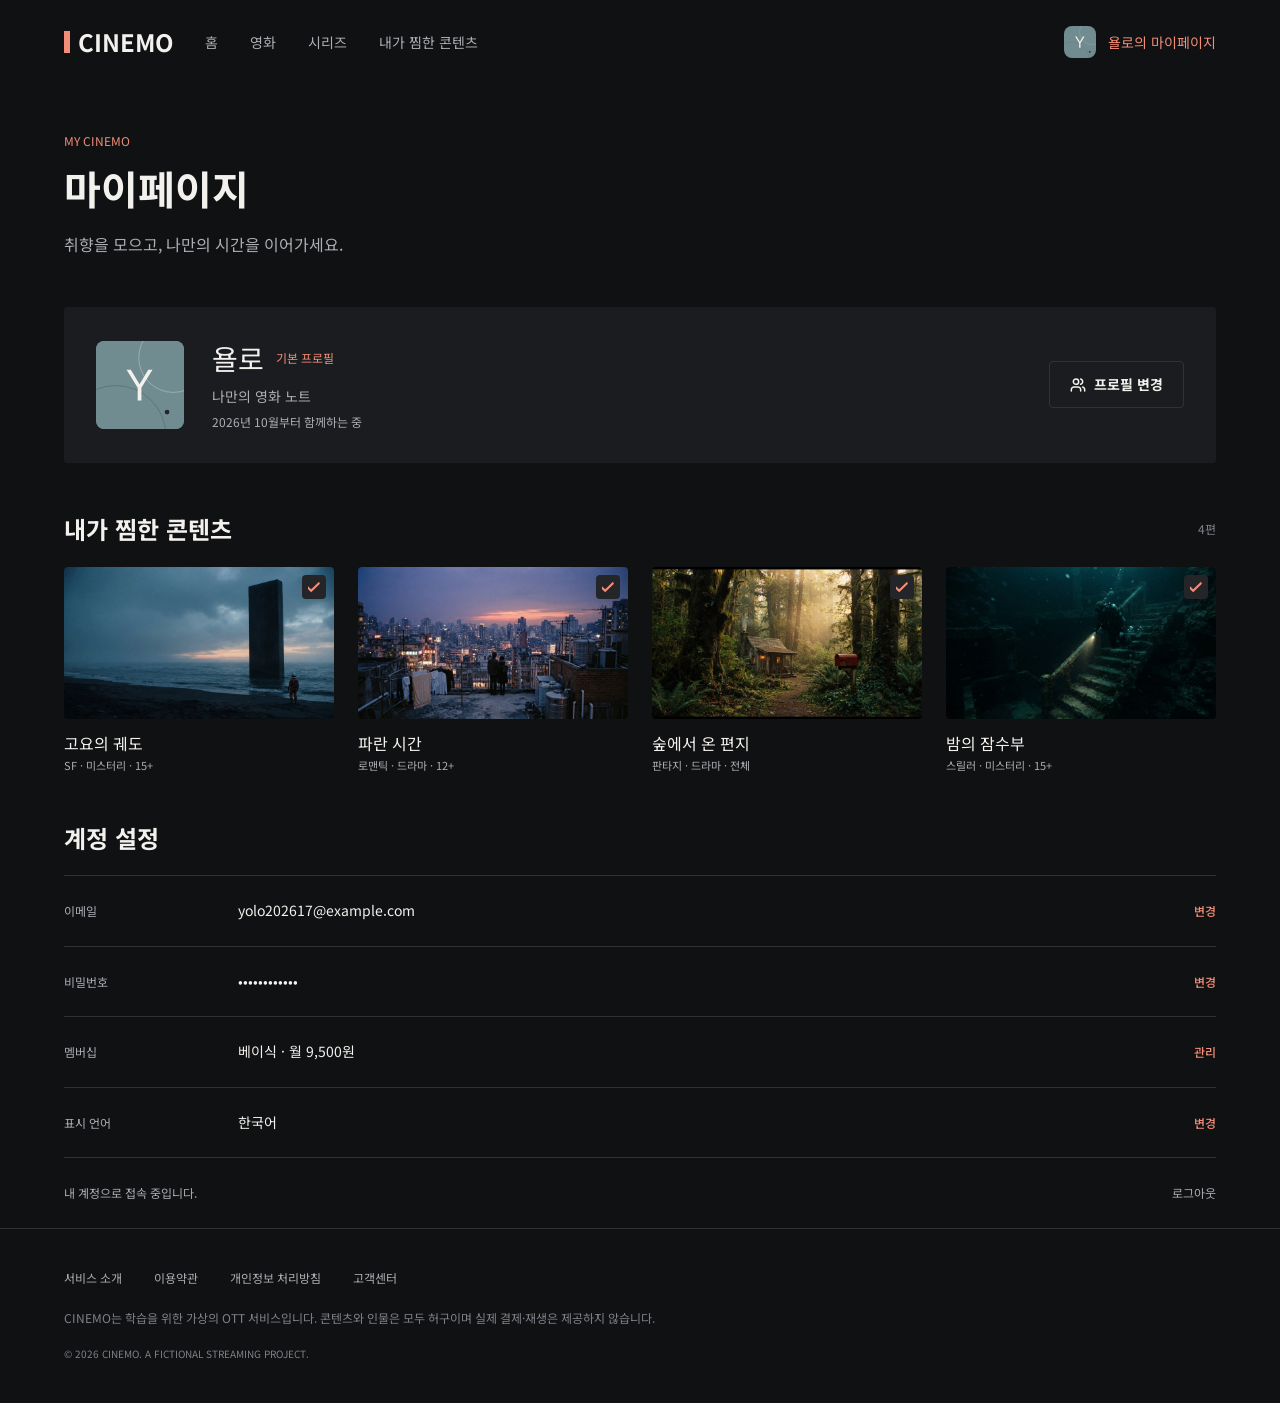
==== commit 8a4c62b9: "공통 헤더 여백 및 메뉴 링크와 hover 수정" ====
--- a/mypage.html
+++ b/mypage.html
@@ -4,6 +4,7 @@
     <meta charset="UTF-8" />
     <meta name="viewport" content="width=device-width, initial-scale=1.0" />
     <title>마이페이지 | CINEMO</title>
+
     <link
       href="https://fonts.googleapis.com/css2?family=Noto+Sans+KR:wght@400;500;700&display=swap"
       rel="stylesheet"
@@ -22,11 +23,12 @@
           CINEMO
         </a>
 
+        <!-- feature/youngseo: 메뉴를 링크로 변경 -->
         <nav class="site-nav" aria-label="주 메뉴">
           <a class="site-nav-link" href="./index.html">홈</a>
-          <span class="site-nav-link">영화</span>
-          <span class="site-nav-link">시리즈</span>
-          <span class="site-nav-link">내가 찜한 콘텐츠</span>
+          <a class="site-nav-link" href="#">영화</a>
+          <a class="site-nav-link" href="#">시리즈</a>
+          <a class="site-nav-link" href="#">내가 찜한 콘텐츠</a>
         </nav>
 
         <a class="site-profile" href="./mypage.html" aria-current="page">
@@ -64,7 +66,6 @@
             </h2>
 
             <p class="mypage-profile-description">나만의 영화 노트</p>
-
             <p class="mypage-profile-date">2026년 10월부터 함께하는 중</p>
           </div>
 
@@ -81,7 +82,7 @@
       </section>
       <!-- 마이페이지 상단 끝 - 조영서 -->
 
-      <!--마이페이지 내가 찜한 콘텐츠 시작 -윤지빈 -->
+      <!-- 마이페이지 내가 찜한 콘텐츠 시작 - 윤지빈 -->
       <section class="content-card content-card--wish">
         <div class="content-card__header">
           <h2 class="content-card__title">내가 찜한 콘텐츠</h2>
@@ -166,6 +167,7 @@
           </li>
         </ul>
       </section>
+      <!-- 마이페이지 내가 찜한 콘텐츠 끝 - 윤지빈 -->
 
       <!-- 마이페이지 계정 설정 시작 - 김동민 -->
       <section class="account-settings">
@@ -178,7 +180,11 @@
             <dt class="account-settings__label">이메일</dt>
             <dd class="account-settings__value">yolo202617@example.com</dd>
             <dd class="account-settings__control">
-              <button type="button" class="account-settings__action" aria-label="이메일 변경"> 
+              <button
+                type="button"
+                class="account-settings__action"
+                aria-label="이메일 변경"
+              >
                 변경
               </button>
             </dd>
@@ -188,7 +194,11 @@
             <dt class="account-settings__label">비밀번호</dt>
             <dd class="account-settings__value">••••••••••••</dd>
             <dd class="account-settings__control">
-              <button type="button" class="account-settings__action" aria-label="비밀번호 변경">
+              <button
+                type="button"
+                class="account-settings__action"
+                aria-label="비밀번호 변경"
+              >
                 변경
               </button>
             </dd>
@@ -198,7 +208,11 @@
             <dt class="account-settings__label">멤버십</dt>
             <dd class="account-settings__value">베이식 · 월 9,500원</dd>
             <dd class="account-settings__control">
-              <button type="button" class="account-settings__action" aria-label="멤버십 관리">
+              <button
+                type="button"
+                class="account-settings__action"
+                aria-label="멤버십 관리"
+              >
                 관리
               </button>
             </dd>
@@ -208,7 +222,11 @@
             <dt class="account-settings__label">표시 언어</dt>
             <dd class="account-settings__value">한국어</dd>
             <dd class="account-settings__control">
-              <button type="button" class="account-settings__action" aria-label="표시 언어 변경">
+              <button
+                type="button"
+                class="account-settings__action"
+                aria-label="표시 언어 변경"
+              >
                 변경
               </button>
             </dd>
@@ -224,6 +242,7 @@
       </section>
       <!-- 마이페이지 계정 설정 끝 - 김동민 -->
     </main>
+
     <!-- 공통 푸터 시작 - 조영서 -->
     <footer class="site-footer">
       <div class="site-footer-inner">
--- a/styles/style.css
+++ b/styles/style.css
@@ -15,13 +15,14 @@
   background-color: #101113;
 }
 
+/* feature/youngseo: 콘텐츠와 좌우 시작선을 맞추기 위해 64px 적용 */
 .site-header-inner {
   display: flex;
   align-items: center;
   gap: 32px;
   max-width: 1440px;
   margin: 0 auto;
-  padding: 24px 32px;
+  padding: 24px 64px;
 }
 
 .site-logo {
@@ -55,15 +56,29 @@
   white-space: nowrap;
 }
 
+/* feature/youngseo: 현재 페이지와 메뉴 hover 색상 적용 */
+.site-nav-link[aria-current="page"] {
+  color: #f3f1ed;
+}
+
+.site-nav-link:hover {
+  color: #f28d77;
+}
+
 .site-profile {
   display: flex;
   align-items: center;
   gap: 12px;
   margin-left: auto;
-  color: #f28d77;
+  color: #acaeb3;
   font-size: 14px;
   text-decoration: none;
   flex-shrink: 0;
+}
+
+/* feature/youngseo: 현재 마이페이지 표시를 CSS에서 관리 */
+.site-profile[aria-current="page"] {
+  color: #f28d77;
 }
 
 .site-profile-avatar {
@@ -360,6 +375,7 @@
   }
 }
 /* 메인 히어로 배너 끝 - 박혜정 */
+
 /*--- 윤지빈 메인 콘텐츠카드 시작---*/
 /* ===== 섹션 ===== */
 .content-card {
@@ -432,7 +448,6 @@
   font-size: 11px;
   color: #acaeb3;
 }
-
 /*--- 윤지빈 메인 콘텐츠카드 끝---*/
 
 /*--- 윤지빈 찜한 콘텐츠카드 시작---*/
@@ -726,6 +741,7 @@
 /*========= 프로필 선택 화면 시작 - 김어진 =========*/
 .profile-main {
   display: flex;
+  white-space: nowrap;
   flex-direction: column;
   align-items: center;
   justify-content: center;
@@ -756,13 +772,22 @@
 
 /* 프로필 선택 리스트 시작 - 김어진 */
 .profile-selection {
-  margin: 56px auto;
+  margin: 36px auto;
 }
 
 .profile-list {
   display: grid;
   grid-template-columns: repeat(4, auto);
-  gap: 40px;
+}
+
+.profile-card {
+  padding: 20px;
+  transition: background-color 0.3s ease;
+}
+
+.profile-card:hover {
+  background-color: #1a1c1f;
+  border-radius: 10px;
 }
 
 .image-profile {
@@ -896,6 +921,17 @@
 
 /*========================== 미디어 쿼리 ==========================*/
 
+/* feature/youngseo: 좁은 PC에서는 메뉴 사이 간격을 줄임 */
+@media (min-width: 769px) and (max-width: 1023px) {
+  .site-header-inner {
+    gap: 16px;
+  }
+
+  .site-nav {
+    gap: 16px;
+  }
+}
+
 /*========= 모바일 공통 UI·마이페이지 상단 시작 - 조영서 =========*/
 /* feature/youngseo: 중복된 모바일 설정을 한곳으로 모음 */
 @media (max-width: 768px) {
@@ -1163,18 +1199,18 @@
 /* ==== 모바일 파트 메인 히어로 끝 - 박혜정 ==== */
 
 /*========= 프로필 시작 - 김어진 =========*/
-@media screen and (max-width: 767.98px) {
+@media screen and (max-width: 767.5px) {
   .profile-main {
     padding: 56px 24px;
   }
 
   .profile-selection {
-    margin: 40px auto;
+    margin: 20px auto;
   }
 
   .profile-list {
     grid-template-columns: auto auto;
-    gap: 28px 32px;
+    gap: 8px 12px;
   }
 }
 /*========= 프로필 끝 - 김어진 =========*/
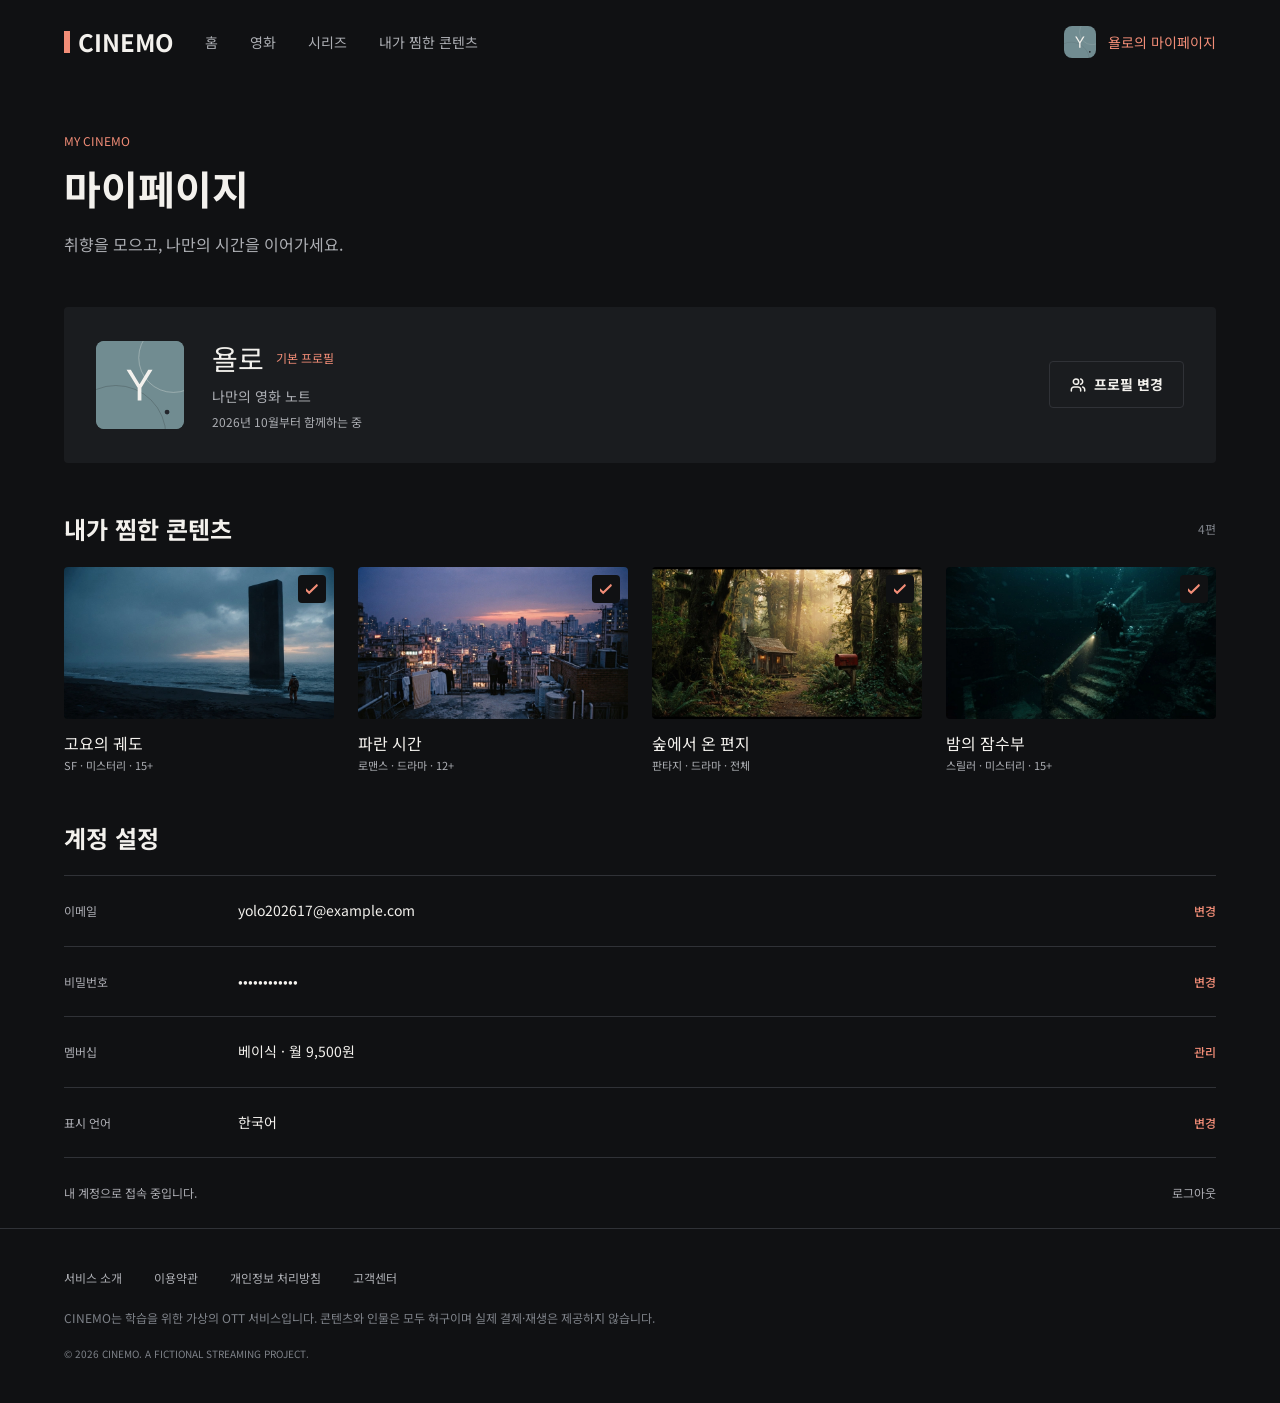
==== commit ff6f975e: "찜한 콘텐츠 모바일화면 수정" ====
--- a/mypage.html
+++ b/mypage.html
@@ -116,7 +116,7 @@
                 alt="도시의 야경을 배경으로 한 낡은 건물 옥상에 서 있는 커플의 모습"
               />
               <h3 class="movie-card__title">파란 시간</h3>
-              <p class="movie-card__information">로맨틱 · 드라마 · 12+</p>
+              <p class="movie-card__information">로맨스 · 드라마 · 12+</p>
             </a>
             <button
               type="button"
--- a/styles/style.css
+++ b/styles/style.css
@@ -315,66 +315,7 @@
   color: #acaeb3;
   font-size: 10px;
 }
-
-/* ==== 모바일 파트 ==== */
-@media (max-width: 768px) {
-  .main-hero {
-    align-items: flex-end;
-    min-height: 560px;
-    padding: 0 24px 96px;
-  }
-
-  .main-hero::after {
-    background: linear-gradient(
-      180deg,
-      rgba(16, 17, 19, 0) 0%,
-      rgba(16, 17, 19, 0.7) 55%,
-      rgba(16, 17, 19, 1) 100%
-    );
-  }
-
-  .main-hero__image {
-    object-position: 70% center;
-  }
-
-  .main-hero__weekly {
-    margin-bottom: 16px;
-  }
-
-  .main-hero__title {
-    font-size: 44px;
-  }
-
-  .main-hero__sub-title {
-    margin-bottom: 20px;
-  }
-
-  .main-hero__time {
-    flex-wrap: wrap;
-    gap: 8px 12px;
-    margin-bottom: 16px;
-  }
-
-  .main-hero__intro {
-    margin-bottom: 24px;
-    font-size: 14px;
-  }
-
-  .main-hero__button1,
-  .main-hero__button2 {
-    padding: 12px 20px;
-    font-size: 13px;
-  }
-
-  .main-hero__caption {
-    right: 24px;
-    bottom: 32px;
-    left: 24px;
-    font-size: 12px;
-    text-align: left;
-  }
-}
-/* 메인 히어로 배너 끝 - 박혜정 */
+/*========= 메인 히어로 배너 끝 - 박혜정 =========*/
 
 /*--- 윤지빈 메인 콘텐츠카드 시작---*/
 /* ===== 섹션 ===== */
@@ -385,6 +326,10 @@
   padding: 36px 24px;
 }
 
+.content-card + .content-card {
+  margin-top: 0px;
+}
+
 .content-card__header {
   display: flex;
   justify-content: space-between;
@@ -394,33 +339,55 @@
 }
 
 .content-card__title {
-  font-size: 24px;
+  font-size: 20px;
   font-weight: 700;
+  line-height: 36px;
+  white-space: nowrap;
 }
 
 .content-card__subtitle {
-  gap: 8px;
-  font-size: 12px;
-  color: #acaeb3;
+  margin-top: 4px;
+  font-size: 12px;
+  color: #acaeb3;
+  white-space: nowrap;
 }
 
 .content-card__badge {
+  display: none;
   font-size: 12px;
   color: #7e8289;
+  line-height: 36px;
 }
 
 /* ===== 카드 리스트 (모바일: 가로 스크롤) ===== */
 .content-list {
   display: flex;
   gap: 16px;
+  margin-right: -24px;
+  padding-right: 24px;
+  padding-bottom: 18px;
   overflow-x: auto;
   list-style: none;
-  padding: 0;
+}
+
+.content-list::-webkit-scrollbar {
+  height: 2px;
+}
+
+.content-list::-webkit-scrollbar-track {
+  margin-right: 24px;
+  background-color: #232529;
+}
+
+.content-list::-webkit-scrollbar-thumb {
+  background-color: #7e8289;
 }
 
 /* ===== 카드 ===== */
 .movie-card {
+  position: relative;
   flex: 0 0 70%;
+  min-width: 0;
 }
 
 .movie-card a {
@@ -440,44 +407,42 @@
 .movie-card__title {
   margin-top: 12px;
   font-size: 16px;
-  color: #f3f1ed;
+  font-weight: 500;
+  color: #f3f1ed;
+  white-space: nowrap;
+  overflow: hidden;
+  text-overflow: ellipsis;
 }
 
 .movie-card__information {
   margin-top: 2px;
   font-size: 11px;
   color: #acaeb3;
+  white-space: nowrap;
+  overflow: hidden;
+  text-overflow: ellipsis;
 }
 /*--- 윤지빈 메인 콘텐츠카드 끝---*/
 
 /*--- 윤지빈 찜한 콘텐츠카드 시작---*/
-.content-card__title {
-  font-size: 24px;
-  font-weight: 700;
-  line-height: 36px;
-}
-
-.content-card__badge {
-  font-size: 12px;
-  color: #7e8289;
-  line-height: 36px;
-}
-
 .content-card--wish {
   max-width: 1440px;
   margin: 0 auto;
   padding: 0 24px;
 }
 
+.content-card--wish .content-card__badge {
+  display: block;
+}
+
 .content-list--wish {
   display: grid;
   grid-template-columns: repeat(2, 1fr);
-  gap: 16px;
+  row-gap: 24px;
+  margin-right: 0;
+  padding-right: 0;
+  padding-bottom: 0;
   overflow: visible;
-}
-
-.movie-card {
-  position: relative;
 }
 
 .movie-card__check {
@@ -487,14 +452,23 @@
   display: flex;
   align-items: center;
   justify-content: center;
-  width: 24px;
-  height: 24px;
+  width: 28px;
+  height: 28px;
   border: 0;
   border-radius: 4px;
-  background-color: #232529;
-  color: #f28d77;
-  font-size: 12px;
+  background-color: #101113;
   cursor: pointer;
+}
+
+.movie-card__check img {
+  display: block;
+  width: 12px;
+  height: 12px;
+}
+
+.content-list--wish .movie-card__title {
+  font-size: 14px;
+  font-weight: 400;
 }
 
 /*========= 마이페이지 상단 시작 - 조영서 =========*/
@@ -745,7 +719,7 @@
   flex-direction: column;
   align-items: center;
   justify-content: center;
-  padding: 116px 64px 120px 64px;
+  padding: 116px 64px 120px;
 }
 
 /* 프로필 제목 시작 - 김어진 */
@@ -1060,11 +1034,15 @@
 /* =====메인 콘텐츠 카드, 찜한 콘텐츠 ===== */
 @media (min-width: 768px) {
   .content-card {
-    padding: 40px 64px;
+    padding: 16px 64px;
   }
 
   .content-card__title {
     font-size: 24px;
+  }
+
+  .content-card__badge {
+    display: block;
   }
 
   .content-list {
@@ -1072,24 +1050,26 @@
     grid-template-columns: repeat(4, 1fr);
     gap: 24px;
     overflow: visible;
+    margin-right: 0;
+    padding-right: 0;
+    padding-bottom: 0;
   }
 
   .movie-card {
     flex: none;
   }
 
-  .movie-card__check img {
-    display: block;
-    width: 12px;
-    height: 12px;
-  }
-
   .content-card--wish {
-    padding: 0 64px;
+    padding-top: 0;
+    padding-bottom: 0;
   }
 
   .content-list--wish {
     grid-template-columns: repeat(4, 1fr);
+  }
+
+  .content-list--wish .movie-card__title {
+    font-size: 16px;
   }
 }
 
@@ -1199,18 +1179,45 @@
 /* ==== 모바일 파트 메인 히어로 끝 - 박혜정 ==== */
 
 /*========= 프로필 시작 - 김어진 =========*/
-@media screen and (max-width: 767.5px) {
+@media (max-width: 910px) {
+  .profile-main {
+    padding: 116px 0px 120px;
+  }
+}
+/* 모바일 프로필 시작 - 김어진 */
+@media (max-width: 767.5px) {
   .profile-main {
     padding: 56px 24px;
   }
 
   .profile-selection {
-    margin: 20px auto;
+    margin: 30px auto;
   }
 
   .profile-list {
-    grid-template-columns: auto auto;
+    grid-template-columns: 1fr 1fr;
     gap: 8px 12px;
   }
-}
+
+  .profile-card {
+    padding: 10px;
+  }
+}
+
+@media (max-width: 410) {
+}
+/* 모바일 프로필 끝 - 김어진 */
 /*========= 프로필 끝 - 김어진 =========*/
+
+/*========= 작은 모바일 욜로 카드 시작 - 조영서 =========*/
+/* feature/youngseo: 360px 이하에서 날짜와 버튼이 겹치지 않도록 분리 */
+@media (max-width: 360px) {
+  .mypage-profile {
+    padding-bottom: 112px;
+  }
+
+  .mypage-profile-date {
+    bottom: 80px;
+  }
+}
+/*========= 작은 모바일 욜로 카드 끝 - 조영서 =========*/
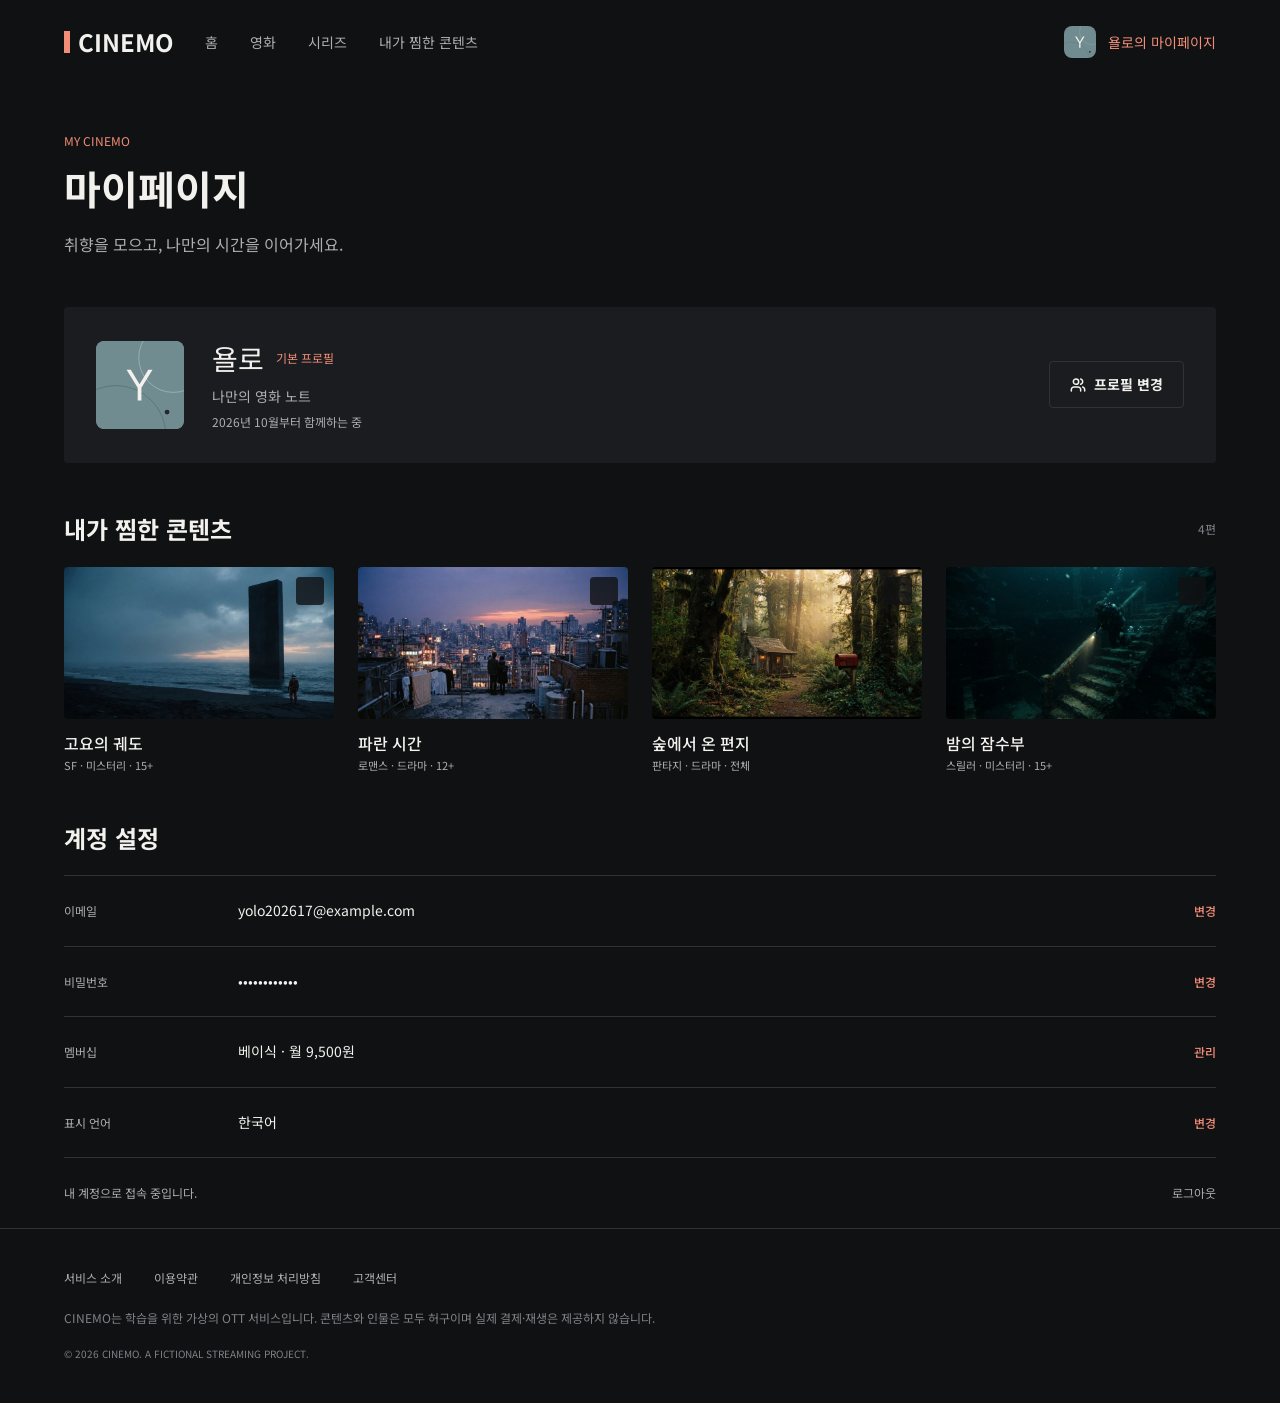
==== commit 61e3209f: "찜한 콘텐츠 체크박스 수정" ====
--- a/mypage.html
+++ b/mypage.html
@@ -92,78 +92,150 @@
         <ul class="content-list content-list--wish">
           <li class="movie-card">
             <a href="#">
-              <img
-                src="./assets/images/quiet-orbit.webp"
-                alt="모래사장이 있는 바닷가에 큰 직사각형 벽이 세워져 있고 그 앞에 주황색 우주복을 입은 사람이 서 있는 모습"
-              />
+              <div>
+                <img
+                  src="./assets/images/quiet-orbit.webp"
+                  alt="모래사장이 있는 바닷가에 큰 직사각형 벽이 세워져 있고 그 앞에 주황색 우주복을 입은 사람이 서 있는 모습"
+                />
+                <input type="checkbox" id="basic-checkbox-1" />
+                <label for="basic-checkbox-1">
+                  <svg
+                    width="28"
+                    height="28"
+                    viewBox="0 0 28 28"
+                    fill="none"
+                    xmlns="http://www.w3.org/2000/svg"
+                  >
+                    <rect
+                      width="28"
+                      height="28"
+                      rx="4"
+                      fill="#101113"
+                      fill-opacity="0.85098"
+                    />
+                    <path
+                      d="M19.3328 10L12.0002 17.3328L8.66721 13.9997"
+                      stroke-width="1.7"
+                      stroke-linecap="round"
+                      stroke="#F28D77"
+                    />
+                  </svg>
+                </label>
+              </div>
               <h3 class="movie-card__title">고요의 궤도</h3>
               <p class="movie-card__information">SF · 미스터리 · 15+</p>
             </a>
-            <button
-              type="button"
-              class="movie-card__check"
-              aria-pressed="true"
-              aria-label="찜 해제"
-            >
-              <img src="./assets/images/check.svg" alt="" />
-            </button>
           </li>
 
           <li class="movie-card">
             <a href="#">
-              <img
-                src="./assets/images/blue-hour.webp"
-                alt="도시의 야경을 배경으로 한 낡은 건물 옥상에 서 있는 커플의 모습"
-              />
+              <div>
+                <img
+                  src="./assets/images/blue-hour.webp"
+                  alt="도시의 야경을 배경으로 한 낡은 건물 옥상에 서 있는 커플의 모습"
+                />
+                <input type="checkbox" id="basic-checkbox-2" />
+                <label for="basic-checkbox-2">
+                  <svg
+                    width="28"
+                    height="28"
+                    viewBox="0 0 28 28"
+                    fill="none"
+                    xmlns="http://www.w3.org/2000/svg"
+                  >
+                    <rect
+                      width="28"
+                      height="28"
+                      rx="4"
+                      fill="#101113"
+                      fill-opacity="0.85098"
+                    />
+                    <path
+                      d="M19.3328 10L12.0002 17.3328L8.66721 13.9997"
+                      stroke-width="1.7"
+                      stroke-linecap="round"
+                      stroke="#F28D77"
+                    />
+                  </svg>
+                </label>
+              </div>
               <h3 class="movie-card__title">파란 시간</h3>
               <p class="movie-card__information">로맨스 · 드라마 · 12+</p>
             </a>
-            <button
-              type="button"
-              class="movie-card__check"
-              aria-pressed="true"
-              aria-label="찜 해제"
-            >
-              <img src="./assets/images/check.svg" alt="" />
-            </button>
           </li>
 
           <li class="movie-card">
             <a href="#">
-              <img
-                src="./assets/images/forest-letter.webp"
-                alt="우거진 숲속에 있는 작은 오두막과 빨간색 우체통"
-              />
+              <div>
+                <img
+                  src="./assets/images/forest-letter.webp"
+                  alt="우거진 숲속에 있는 작은 오두막과 빨간색 우체통"
+                />
+                <input type="checkbox" id="basic-checkbox-3" />
+                <label for="basic-checkbox-3">
+                  <svg
+                    width="28"
+                    height="28"
+                    viewBox="0 0 28 28"
+                    fill="none"
+                    xmlns="http://www.w3.org/2000/svg"
+                  >
+                    <rect
+                      width="28"
+                      height="28"
+                      rx="4"
+                      fill="#101113"
+                      fill-opacity="0.85098"
+                    />
+                    <path
+                      d="M19.3328 10L12.0002 17.3328L8.66721 13.9997"
+                      stroke-width="1.7"
+                      stroke-linecap="round"
+                      stroke="#F28D77"
+                    />
+                  </svg>
+                </label>
+              </div>
               <h3 class="movie-card__title">숲에서 온 편지</h3>
               <p class="movie-card__information">판타지 · 드라마 · 전체</p>
             </a>
-            <button
-              type="button"
-              class="movie-card__check"
-              aria-pressed="true"
-              aria-label="찜 해제"
-            >
-              <img src="./assets/images/check.svg" alt="" />
-            </button>
           </li>
 
           <li class="movie-card">
             <a href="#">
-              <img
-                src="./assets/images/night-diver.webp"
-                alt="한 건물이 물에 잠겨있고 어두운 물속 안을 손전등에 의지해 탐험하는 잠수부의 모습"
-              />
+              <div>
+                <img
+                  src="./assets/images/night-diver.webp"
+                  alt="한 건물이 물에 잠겨있고 어두운 물속 안을 손전등에 의지해 탐험하는 잠수부의 모습"
+                />
+                <input type="checkbox" id="basic-checkbox-4" />
+                <label for="basic-checkbox-4">
+                  <svg
+                    width="28"
+                    height="28"
+                    viewBox="0 0 28 28"
+                    fill="none"
+                    xmlns="http://www.w3.org/2000/svg"
+                  >
+                    <rect
+                      width="28"
+                      height="28"
+                      rx="4"
+                      fill="#101113"
+                      fill-opacity="0.85098"
+                    />
+                    <path
+                      d="M19.3328 10L12.0002 17.3328L8.66721 13.9997"
+                      stroke-width="1.7"
+                      stroke-linecap="round"
+                      stroke="#F28D77"
+                    />
+                  </svg>
+                </label>
+              </div>
               <h3 class="movie-card__title">밤의 잠수부</h3>
               <p class="movie-card__information">스릴러 · 미스터리 · 15+</p>
             </a>
-            <button
-              type="button"
-              class="movie-card__check"
-              aria-pressed="true"
-              aria-label="찜 해제"
-            >
-              <img src="./assets/images/check.svg" alt="" />
-            </button>
           </li>
         </ul>
       </section>
--- a/styles/style.css
+++ b/styles/style.css
@@ -1,6 +1,6 @@
 /*========= 공통 스타일 시작 - 조영서 =========*/
-* {
-  box-sizing: border-box;
+:root {
+  --max-width: 1312px;
 }
 
 body {
@@ -15,12 +15,11 @@
   background-color: #101113;
 }
 
-/* feature/youngseo: 콘텐츠와 좌우 시작선을 맞추기 위해 64px 적용 */
 .site-header-inner {
   display: flex;
   align-items: center;
   gap: 32px;
-  max-width: 1440px;
+  max-width: var(--max-width);
   margin: 0 auto;
   padding: 24px 64px;
 }
@@ -56,7 +55,6 @@
   white-space: nowrap;
 }
 
-/* feature/youngseo: 현재 페이지와 메뉴 hover 색상 적용 */
 .site-nav-link[aria-current="page"] {
   color: #f3f1ed;
 }
@@ -76,7 +74,6 @@
   flex-shrink: 0;
 }
 
-/* feature/youngseo: 현재 마이페이지 표시를 CSS에서 관리 */
 .site-profile[aria-current="page"] {
   color: #f28d77;
 }
@@ -106,7 +103,7 @@
 }
 
 .site-footer-inner {
-  max-width: 1440px;
+  max-width: var(--max-width);
   margin: 0 auto;
   padding: 40px 64px;
 }
@@ -189,7 +186,7 @@
   position: relative;
   z-index: 1;
   width: 100%;
-  max-width: 1312px;
+  max-width: var(--max-width);
   margin: 0 auto;
 }
 
@@ -248,7 +245,7 @@
 .main-hero__intro {
   max-width: 540px;
   margin: 0 0 32px;
-  color: #f3f1ed;
+  color: #acaeb3;
   font-size: 16px;
   line-height: 1.8;
 }
@@ -321,13 +318,13 @@
 /* ===== 섹션 ===== */
 .content-card {
   flex-shrink: 0;
-  max-width: 1440px;
+  max-width: var(--max-width);
   margin: 0 auto;
   padding: 36px 24px;
 }
 
 .content-card + .content-card {
-  margin-top: 0px;
+  padding-top: 0px;
 }
 
 .content-card__header {
@@ -363,11 +360,8 @@
 .content-list {
   display: flex;
   gap: 16px;
-  margin-right: -24px;
-  padding-right: 24px;
   padding-bottom: 18px;
   overflow-x: auto;
-  list-style: none;
 }
 
 .content-list::-webkit-scrollbar {
@@ -396,12 +390,13 @@
   text-decoration: none;
 }
 
-.movie-card img {
+.movie-card a img {
   display: block;
   width: 100%;
   aspect-ratio: 16 / 9;
   object-fit: cover;
   border-radius: 4px;
+  transition: filter 0.2s;
 }
 
 .movie-card__title {
@@ -412,6 +407,7 @@
   white-space: nowrap;
   overflow: hidden;
   text-overflow: ellipsis;
+  transition: color 0.2s;
 }
 
 .movie-card__information {
@@ -422,11 +418,15 @@
   overflow: hidden;
   text-overflow: ellipsis;
 }
+
+.movie-card a:hover .movie-card__title {
+  color: #f28d77;
+}
 /*--- 윤지빈 메인 콘텐츠카드 끝---*/
 
 /*--- 윤지빈 찜한 콘텐츠카드 시작---*/
 .content-card--wish {
-  max-width: 1440px;
+  max-width: var(--max-width);
   margin: 0 auto;
   padding: 0 24px;
 }
@@ -445,36 +445,45 @@
   overflow: visible;
 }
 
-.movie-card__check {
-  position: absolute;
-  top: 8px;
-  right: 8px;
-  display: flex;
-  align-items: center;
-  justify-content: center;
+.content-list--wish .movie-card__title {
+  font-size: 14px;
+}
+
+.content-list--wish input[type="checkbox"] {
+  margin: 0;
   width: 28px;
   height: 28px;
-  border: 0;
+  cursor: pointer;
+  position: absolute;
+  top: 10px;
+  right: 10px;
+  appearance: none;
+  border: 0px;
   border-radius: 4px;
   background-color: #101113;
+  opacity: 0.8;
+}
+
+.content-list--wish input + label {
+  display: none;
+  justify-content: center;
+  align-items: center;
+  width: 28px;
+  height: 28px;
+  position: absolute;
+  top: 10px;
+  right: 10px;
   cursor: pointer;
 }
 
-.movie-card__check img {
-  display: block;
-  width: 12px;
-  height: 12px;
-}
-
-.content-list--wish .movie-card__title {
-  font-size: 14px;
-  font-weight: 400;
+input[type="checkbox"]:checked + label {
+  display: flex;
 }
 
 /*========= 마이페이지 상단 시작 - 조영서 =========*/
 /* 마이페이지 텍스트 시작 - 조영서 */
 .mypage-top {
-  max-width: 1440px;
+  max-width: var(--max-width);
   margin: 0 auto;
   padding: 48px 64px;
 }
@@ -589,7 +598,7 @@
 /* 1. 계정 설정 전체 영역 */
 .account-settings {
   width: 100%;
-  max-width: 1440px;
+  max-width: var(--max-width);
   margin: 48px auto 0;
   padding: 0 64px;
   box-sizing: border-box;
@@ -719,7 +728,7 @@
   flex-direction: column;
   align-items: center;
   justify-content: center;
-  padding: 116px 64px 120px;
+  padding: 116px 0px 120px;
 }
 
 /* 프로필 제목 시작 - 김어진 */
@@ -754,14 +763,24 @@
   grid-template-columns: repeat(4, auto);
 }
 
+.profile-card a:focus-visible {
+  outline: none;
+}
+
 .profile-card {
   padding: 20px;
+  border-radius: 10px;
   transition: background-color 0.3s ease;
 }
 
 .profile-card:hover {
   background-color: #1a1c1f;
+}
+
+.profile-card:focus-within {
+  outline: 2px solid #f28d77;
   border-radius: 10px;
+  z-index: 1;
 }
 
 .image-profile {
@@ -884,19 +903,17 @@
 /* 프로필 관리 버튼 끝 - 김어진 */
 
 /* 프로필 푸터 시작 - 김어진 */
-footer {
+.profile-footer {
   color: #7e8289;
   font-size: 11px;
   text-align: center;
-  padding-bottom: 75px;
 }
 /* 프로필 푸터 끝 - 김어진 */
 /*========= 프로필 선택 화면 끝 - 김어진 =========*/
 
 /*========================== 미디어 쿼리 ==========================*/
 
-/* feature/youngseo: 좁은 PC에서는 메뉴 사이 간격을 줄임 */
-@media (min-width: 769px) and (max-width: 1023px) {
+@media (min-width: 768px) and (max-width: var(--max-width)) {
   .site-header-inner {
     gap: 16px;
   }
@@ -907,8 +924,7 @@
 }
 
 /*========= 모바일 공통 UI·마이페이지 상단 시작 - 조영서 =========*/
-/* feature/youngseo: 중복된 모바일 설정을 한곳으로 모음 */
-@media (max-width: 768px) {
+@media (max-width: 767px) {
   /* 모바일 헤더 시작 - 조영서 */
   .site-header {
     border-bottom: 1px solid #303237;
@@ -1034,7 +1050,7 @@
 /* =====메인 콘텐츠 카드, 찜한 콘텐츠 ===== */
 @media (min-width: 768px) {
   .content-card {
-    padding: 16px 64px;
+    padding: 48px 64px;
   }
 
   .content-card__title {
@@ -1073,6 +1089,15 @@
   }
 }
 
+@media (hover: hover) {
+  .movie-card a:hover img {
+    filter: brightness(1.15);
+  }
+  .movie-card a:hover .movie-card__title {
+    color: #f28d77;
+  }
+}
+
 /* 김동민 */
 /* --모바일 반응형 - 768px 이하-- */
 @media (max-width: 768px) {
@@ -1169,25 +1194,15 @@
   }
 
   .main-hero__caption {
-    right: 24px;
-    bottom: 32px;
-    left: 24px;
-    font-size: 12px;
-    text-align: left;
+    display: none;
   }
 }
 /* ==== 모바일 파트 메인 히어로 끝 - 박혜정 ==== */
 
-/*========= 프로필 시작 - 김어진 =========*/
-@media (max-width: 910px) {
-  .profile-main {
-    padding: 116px 0px 120px;
-  }
-}
-/* 모바일 프로필 시작 - 김어진 */
+/*========= 모바일 프로필 시작 - 김어진 =========*/
 @media (max-width: 767.5px) {
   .profile-main {
-    padding: 56px 24px;
+    padding: 56px 0px;
   }
 
   .profile-selection {
@@ -1203,14 +1218,62 @@
     padding: 10px;
   }
 }
-
-@media (max-width: 410) {
-}
-/* 모바일 프로필 끝 - 김어진 */
-/*========= 프로필 끝 - 김어진 =========*/
+/* 작은 화면용 프로필 이미지 - 김어진 */
+@media (max-width: 400px) {
+  .profile-main {
+    padding: 30px 0px;
+  }
+
+  .profile-intro-top {
+    font-size: 8px;
+  }
+
+  .profile-intro-middle {
+    font-size: 35px;
+    margin: 5px 0;
+  }
+
+  .profile-intro-bottom {
+    font-size: 13px;
+  }
+
+  .profile-list {
+    gap: 0px;
+  }
+  .image-profile {
+    width: 130px;
+    height: 130px;
+  }
+
+  .circle-top {
+    width: 104px;
+    height: 104px;
+    top: -27px;
+    left: 62px;
+  }
+
+  .circle-bottom {
+    width: 149.5px;
+    height: 149.5px;
+    top: 64px;
+    left: -44.5px;
+  }
+
+  .dot {
+    width: 7.15px;
+    height: 7.15px;
+    top: 101px;
+    left: 101px;
+  }
+
+  .profile-initials {
+    font-size: 62.4px;
+  }
+}
+/* 작은 화면용 프로필 이미지 - 김어진 */
+/*========= 모바일 프로필 끝 - 김어진 =========*/
 
 /*========= 작은 모바일 욜로 카드 시작 - 조영서 =========*/
-/* feature/youngseo: 360px 이하에서 날짜와 버튼이 겹치지 않도록 분리 */
 @media (max-width: 360px) {
   .mypage-profile {
     padding-bottom: 112px;
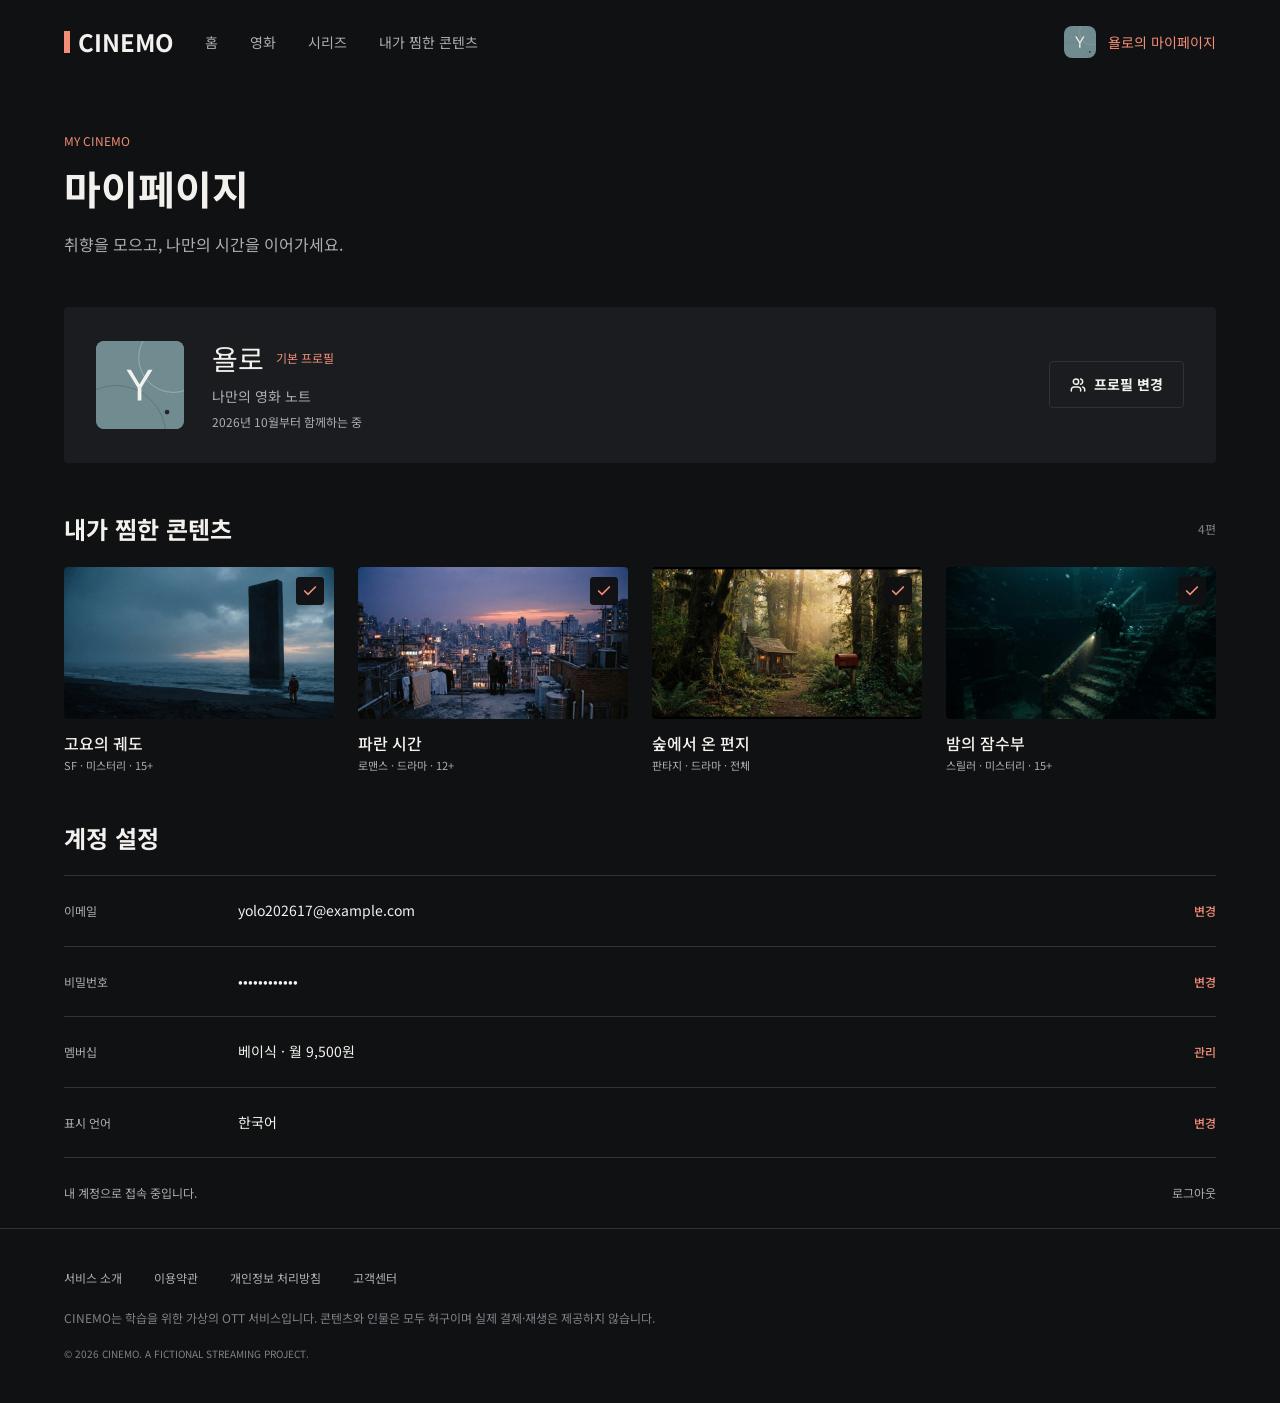
==== commit 91ee93f3: "찜한 콘텐츠 체크박스 항상 체크로 수정" ====
--- a/mypage.html
+++ b/mypage.html
@@ -97,7 +97,7 @@
                   src="./assets/images/quiet-orbit.webp"
                   alt="모래사장이 있는 바닷가에 큰 직사각형 벽이 세워져 있고 그 앞에 주황색 우주복을 입은 사람이 서 있는 모습"
                 />
-                <input type="checkbox" id="basic-checkbox-1" />
+                <input type="checkbox" id="basic-checkbox-1" checked />
                 <label for="basic-checkbox-1">
                   <svg
                     width="28"
@@ -134,7 +134,7 @@
                   src="./assets/images/blue-hour.webp"
                   alt="도시의 야경을 배경으로 한 낡은 건물 옥상에 서 있는 커플의 모습"
                 />
-                <input type="checkbox" id="basic-checkbox-2" />
+                <input type="checkbox" id="basic-checkbox-2" checked />
                 <label for="basic-checkbox-2">
                   <svg
                     width="28"
@@ -171,7 +171,7 @@
                   src="./assets/images/forest-letter.webp"
                   alt="우거진 숲속에 있는 작은 오두막과 빨간색 우체통"
                 />
-                <input type="checkbox" id="basic-checkbox-3" />
+                <input type="checkbox" id="basic-checkbox-3" checked />
                 <label for="basic-checkbox-3">
                   <svg
                     width="28"
@@ -208,7 +208,7 @@
                   src="./assets/images/night-diver.webp"
                   alt="한 건물이 물에 잠겨있고 어두운 물속 안을 손전등에 의지해 탐험하는 잠수부의 모습"
                 />
-                <input type="checkbox" id="basic-checkbox-4" />
+                <input type="checkbox" id="basic-checkbox-4" checked />
                 <label for="basic-checkbox-4">
                   <svg
                     width="28"
--- a/styles/style.css
+++ b/styles/style.css
@@ -297,8 +297,8 @@
 
 .main-hero__caption {
   position: absolute;
-  right: 64px;
-  bottom: 80px;
+  right: 0px;
+  bottom: -89px;
   z-index: 1;
   margin: 0;
   color: #f3f1ed;
@@ -839,6 +839,7 @@
   left: 118px;
   background-color: #24272d;
   border-radius: 50%;
+  pointer-events: none;
 }
 
 .profile-initials {
@@ -907,6 +908,7 @@
   color: #7e8289;
   font-size: 11px;
   text-align: center;
+  padding-bottom: 75px;
 }
 /* 프로필 푸터 끝 - 김어진 */
 /*========= 프로필 선택 화면 끝 - 김어진 =========*/
@@ -1217,6 +1219,10 @@
   .profile-card {
     padding: 10px;
   }
+
+  .profile-footer {
+    padding-bottom: 50px;
+  }
 }
 /* 작은 화면용 프로필 이미지 - 김어진 */
 @media (max-width: 400px) {
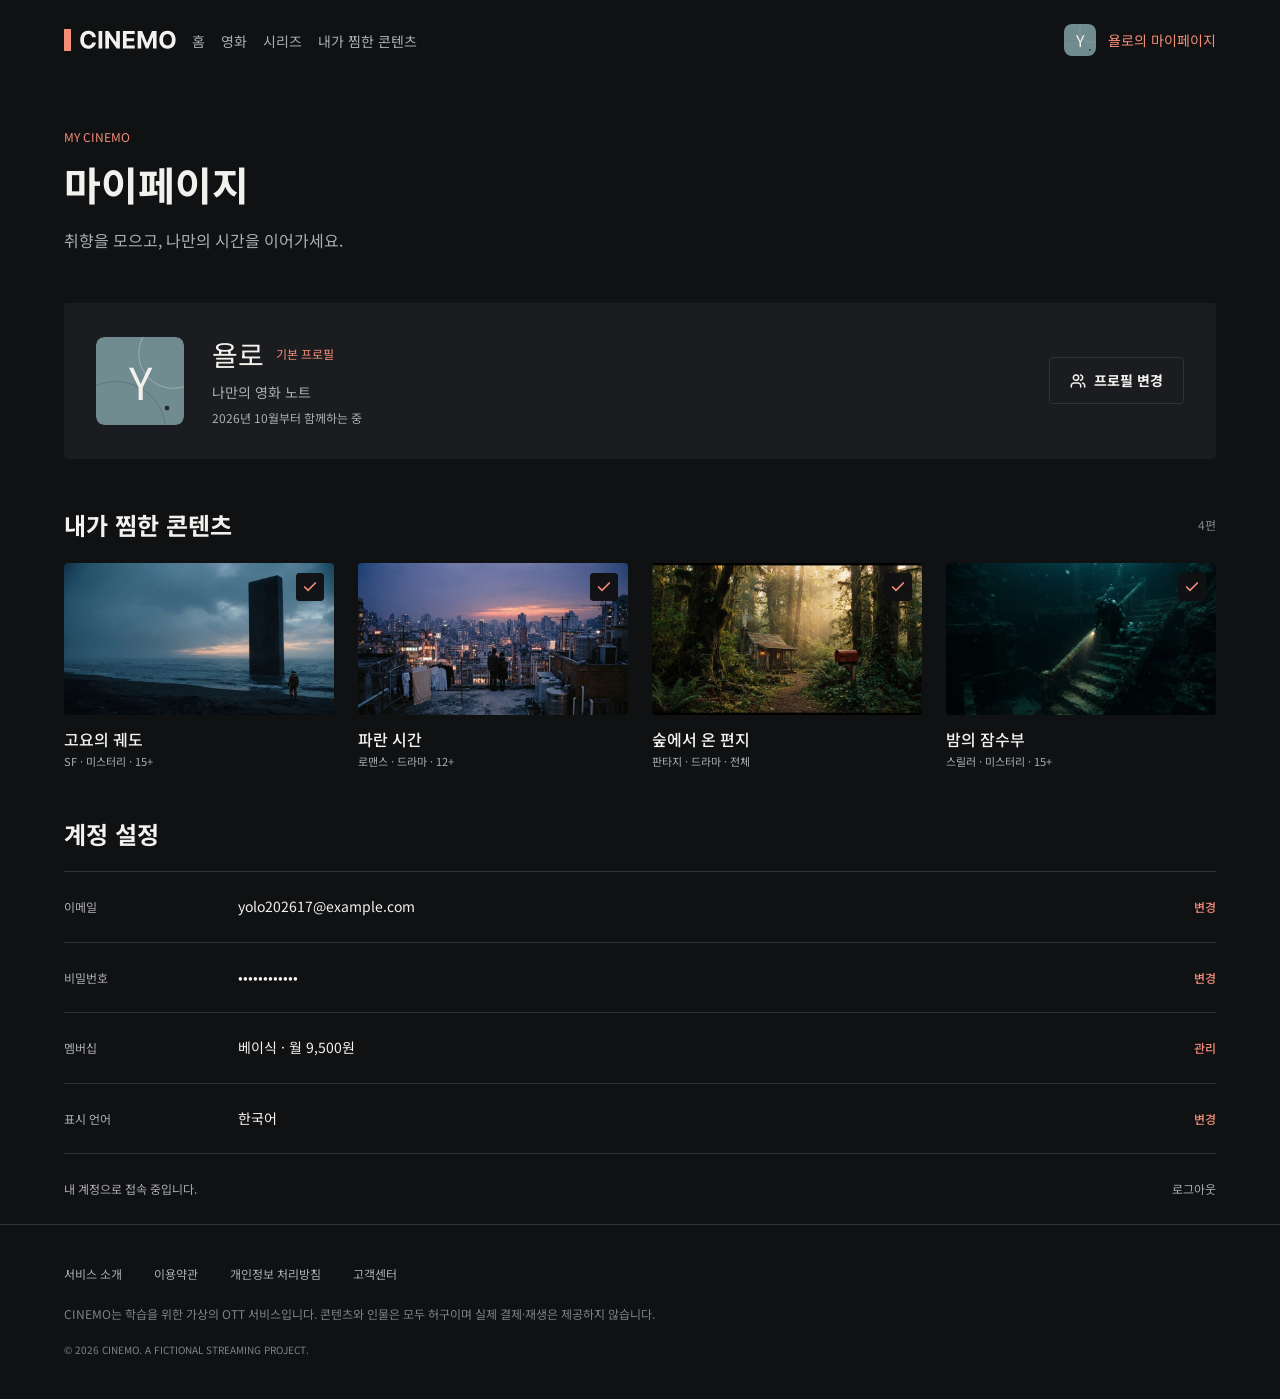
==== commit 424605d9: "헤더와 프로필 구조 및 모바일 표시 수정" ====
--- a/mypage.html
+++ b/mypage.html
@@ -18,26 +18,44 @@
     <!-- 공통 헤더 시작 - 조영서 -->
     <header class="site-header">
       <div class="site-header-inner">
-        <a class="site-logo" href="./index.html">
-          <span class="site-logo-mark" aria-hidden="true"></span>
-          CINEMO
-        </a>
-
-        <!-- feature/youngseo: 메뉴를 링크로 변경 -->
+        <h1 class="site-brand">
+          <a class="site-logo" href="./index.html" aria-label="CINEMO 홈">
+            <svg
+              width="112"
+              height="22"
+              viewBox="0 0 112 22"
+              fill="none"
+              xmlns="http://www.w3.org/2000/svg"
+              aria-hidden="true"
+            >
+              <rect width="7" height="22" fill="#F28D77" />
+              <path
+                d="M31.9176 8.15625H28.1847C28.1165 7.6733 27.9773 7.24432 27.767 6.86932C27.5568 6.48864 27.2869 6.16477 26.9574 5.89773C26.6278 5.63068 26.2472 5.42614 25.8153 5.28409C25.3892 5.14205 24.9261 5.07102 24.4261 5.07102C23.5227 5.07102 22.7358 5.29545 22.0653 5.74432C21.3949 6.1875 20.875 6.83523 20.5057 7.6875C20.1364 8.53409 19.9517 9.5625 19.9517 10.7727C19.9517 12.017 20.1364 13.0625 20.5057 13.9091C20.8807 14.7557 21.4034 15.3949 22.0739 15.8267C22.7443 16.2585 23.5199 16.4744 24.4006 16.4744C24.8949 16.4744 25.3523 16.4091 25.7727 16.2784C26.1989 16.1477 26.5767 15.9574 26.9062 15.7074C27.2358 15.4517 27.5085 15.142 27.7244 14.7784C27.946 14.4148 28.0994 14 28.1847 13.5341L31.9176 13.5511C31.821 14.3523 31.5795 15.125 31.1932 15.8693C30.8125 16.608 30.2983 17.2699 29.6506 17.8551C29.0085 18.4347 28.2415 18.8949 27.3494 19.2358C26.4631 19.571 25.4602 19.7386 24.3409 19.7386C22.7841 19.7386 21.392 19.3864 20.1648 18.6818C18.9432 17.9773 17.9773 16.9574 17.267 15.6222C16.5625 14.2869 16.2102 12.6705 16.2102 10.7727C16.2102 8.86932 16.5682 7.25 17.2841 5.91477C18 4.57955 18.9716 3.5625 20.1989 2.86364C21.4261 2.15909 22.8068 1.80682 24.3409 1.80682C25.3523 1.80682 26.2898 1.94886 27.1534 2.23295C28.0227 2.51705 28.7926 2.93182 29.4631 3.47727C30.1335 4.01704 30.679 4.67898 31.0994 5.46307C31.5256 6.24716 31.7983 7.14489 31.9176 8.15625ZM38.2543 2.04545V19.5H34.5639V2.04545H38.2543ZM55.8899 2.04545V19.5H52.7024L45.1087 8.5142H44.9808V19.5H41.2905V2.04545H44.5291L52.0632 13.0227H52.2166V2.04545H55.8899ZM58.9389 19.5V2.04545H70.7003V5.08807H62.6293V9.24716H70.0952V12.2898H62.6293V16.4574H70.7344V19.5H58.9389ZM73.6342 2.04545H78.1854L82.9922 13.7727H83.1967L88.0035 2.04545H92.5547V19.5H88.9751V8.1392H88.8303L84.3132 19.4148H81.8757L77.3587 8.09659H77.2138V19.5H73.6342V2.04545ZM111.635 10.7727C111.635 12.6761 111.274 14.2955 110.553 15.6307C109.837 16.9659 108.859 17.9858 107.621 18.6903C106.388 19.3892 105.001 19.7386 103.462 19.7386C101.911 19.7386 100.518 19.3864 99.2855 18.6818C98.0526 17.9773 97.0781 16.9574 96.3622 15.6222C95.6463 14.2869 95.2884 12.6705 95.2884 10.7727C95.2884 8.86932 95.6463 7.25 96.3622 5.91477C97.0781 4.57955 98.0526 3.5625 99.2855 2.86364C100.518 2.15909 101.911 1.80682 103.462 1.80682C105.001 1.80682 106.388 2.15909 107.621 2.86364C108.859 3.5625 109.837 4.57955 110.553 5.91477C111.274 7.25 111.635 8.86932 111.635 10.7727ZM107.893 10.7727C107.893 9.53977 107.709 8.5 107.339 7.65341C106.976 6.80682 106.462 6.16477 105.797 5.72727C105.132 5.28977 104.354 5.07102 103.462 5.07102C102.57 5.07102 101.791 5.28977 101.126 5.72727C100.462 6.16477 99.9446 6.80682 99.5753 7.65341C99.2116 8.5 99.0298 9.53977 99.0298 10.7727C99.0298 12.0057 99.2116 13.0455 99.5753 13.892C99.9446 14.7386 100.462 15.3807 101.126 15.8182C101.791 16.2557 102.57 16.4744 103.462 16.4744C104.354 16.4744 105.132 16.2557 105.797 15.8182C106.462 15.3807 106.976 14.7386 107.339 13.892C107.709 13.0455 107.893 12.0057 107.893 10.7727Z"
+                fill="#F3F1ED"
+              />
+            </svg>
+          </a>
+        </h1>
+
         <nav class="site-nav" aria-label="주 메뉴">
-          <a class="site-nav-link" href="./index.html">홈</a>
-          <a class="site-nav-link" href="#">영화</a>
-          <a class="site-nav-link" href="#">시리즈</a>
-          <a class="site-nav-link" href="#">내가 찜한 콘텐츠</a>
+          <ul class="site-nav-list">
+            <li><a class="site-nav-link" href="./index.html">홈</a></li>
+            <li><a class="site-nav-link" href="#">영화</a></li>
+            <li><a class="site-nav-link" href="#">시리즈</a></li>
+            <li><a class="site-nav-link" href="#">내가 찜한 콘텐츠</a></li>
+          </ul>
         </nav>
 
-        <a class="site-profile" href="./mypage.html" aria-current="page">
-          <img
-            class="site-profile-avatar"
-            src="./assets/images/profile-yolo.svg"
-            alt=""
-          />
-          <span>욜로의 마이페이지</span>
+        <a
+          class="site-profile"
+          href="./mypage.html"
+          aria-current="page"
+          aria-label="욜로의 마이페이지"
+        >
+          <div class="site-profile-avatar" aria-hidden="true">
+            <span>Y</span>
+          </div>
+          <span class="site-profile-text">욜로의 마이페이지</span>
         </a>
       </div>
     </header>
@@ -47,35 +65,52 @@
       <!-- 마이페이지 상단 시작 - 조영서 -->
       <section class="mypage-top">
         <p class="mypage-label">MY CINEMO</p>
-        <h1 class="mypage-title">마이페이지</h1>
+        <h2 class="mypage-title">마이페이지</h2>
         <p class="mypage-description">
           취향을 모으고, 나만의 시간을 이어가세요.
         </p>
 
         <div class="mypage-profile">
-          <img
+          <div
             class="mypage-profile-avatar"
-            src="./assets/images/profile-yolo.svg"
-            alt="욜로 프로필"
-          />
+            role="img"
+            aria-label="욜로 프로필"
+          >
+            <span aria-hidden="true">Y</span>
+          </div>
 
           <div class="mypage-profile-info">
-            <h2 class="mypage-profile-name">
+            <h3 class="mypage-profile-name">
               욜로
               <span class="mypage-profile-badge">기본 프로필</span>
-            </h2>
+            </h3>
 
             <p class="mypage-profile-description">나만의 영화 노트</p>
-            <p class="mypage-profile-date">2026년 10월부터 함께하는 중</p>
+            <p class="mypage-profile-date">
+              <span class="mypage-profile-date-pc">
+                2026년 10월부터 함께하는 중
+              </span>
+              <span class="mypage-profile-date-mobile">2026.10 가입</span>
+            </p>
           </div>
 
           <a class="mypage-profile-link" href="./profile.html">
-            <img
-              src="./assets/images/users.svg"
-              alt=""
-              width="16"
-              height="16"
-            />
+            <svg
+              class="mypage-profile-icon"
+              width="18"
+              height="18"
+              viewBox="0 0 18 18"
+              fill="none"
+              xmlns="http://www.w3.org/2000/svg"
+              aria-hidden="true"
+            >
+              <path
+                d="M12.0002 15.75V14.25C12.0002 13.4544 11.6841 12.6913 11.1215 12.1287C10.5588 11.5661 9.7957 11.25 8.99999 11.25H4.49963C3.70392 11.25 2.94079 11.5661 2.37814 12.1287C1.81549 12.6913 1.49939 13.4544 1.49939 14.25V15.75M12.0002 2.34595C12.6436 2.51272 13.2134 2.8884 13.6201 3.41399C14.0269 3.93959 14.2476 4.58536 14.2476 5.24995C14.2476 5.91453 14.0269 6.5603 13.6201 7.0859C13.2134 7.6115 12.6436 7.98717 12.0002 8.15395M16.5006 15.7499V14.2499C16.5001 13.5852 16.2788 12.9395 15.8716 12.4141C15.4643 11.8888 14.8941 11.5136 14.2504 11.3474M9.75005 5.25C9.75005 6.90685 8.4068 8.25 6.74981 8.25C5.09282 8.25 3.74957 6.90685 3.74957 5.25C3.74957 3.59315 5.09282 2.25 6.74981 2.25C8.4068 2.25 9.75005 3.59315 9.75005 5.25Z"
+                stroke="currentColor"
+                stroke-width="1.7"
+                stroke-linecap="round"
+              />
+            </svg>
             <span>프로필 변경</span>
           </a>
         </div>
--- a/styles/style.css
+++ b/styles/style.css
@@ -24,28 +24,30 @@
   padding: 24px 64px;
 }
 
+.site-brand {
+  flex-shrink: 0;
+  margin: 0;
+  line-height: 1;
+}
+
 .site-logo {
-  display: flex;
-  align-items: center;
-  gap: 8px;
-  flex-shrink: 0;
-  color: #f3f1ed;
-  font-size: 24px;
-  font-weight: 700;
+  display: block;
   text-decoration: none;
 }
 
-.site-logo-mark {
-  width: 6px;
+.site-logo svg {
+  display: block;
+  width: 112px;
   height: 22px;
-  background-color: #f28d77;
-}
-
-.site-nav {
+}
+
+.site-nav-list {
   display: flex;
   align-items: center;
   gap: 32px;
-  white-space: nowrap;
+  margin: 0;
+  padding: 0;
+  list-style: none;
 }
 
 .site-nav-link {
@@ -79,11 +81,19 @@
 }
 
 .site-profile-avatar {
-  display: block;
+  display: flex;
+  align-items: center;
+  justify-content: center;
+  flex-shrink: 0;
   width: 32px;
   height: 32px;
   border-radius: 8px;
-  object-fit: cover;
+  background: url("../assets/images/profile-yolo-bg.svg") center / contain
+    no-repeat;
+  color: #f3f1ed;
+  font-size: 16px;
+  font-weight: 400;
+  line-height: 1;
 }
 
 .site-header a:focus-visible {
@@ -520,13 +530,19 @@
 }
 
 .mypage-profile-avatar {
-  display: block;
+  display: flex;
+  align-items: center;
+  justify-content: center;
   flex-shrink: 0;
   width: 88px;
   height: 88px;
   border-radius: 8px;
-  object-fit: cover;
-  background-color: #789599;
+  background: url("../assets/images/profile-yolo-bg.svg") center / contain
+    no-repeat;
+  color: #f3f1ed;
+  font-size: 44px;
+  font-weight: 400;
+  line-height: 1;
 }
 
 .mypage-profile-info {
@@ -560,6 +576,10 @@
   color: #acaeb3;
   font-size: 12px;
   line-height: 1.5;
+}
+
+.mypage-profile-date-mobile {
+  display: none;
 }
 
 .mypage-profile-link {
@@ -578,9 +598,11 @@
   text-decoration: none;
 }
 
-.mypage-profile-link img {
+.mypage-profile-icon {
   display: block;
   flex-shrink: 0;
+  width: 16px;
+  height: 16px;
 }
 
 .mypage-profile-link:hover {
@@ -915,12 +937,12 @@
 
 /*========================== 미디어 쿼리 ==========================*/
 
-@media (min-width: 768px) and (max-width: var(--max-width)) {
+@media (min-width: 768px) and (max-width: 1312px) {
   .site-header-inner {
     gap: 16px;
   }
 
-  .site-nav {
+  .site-nav-list {
     gap: 16px;
   }
 }
@@ -938,24 +960,23 @@
     padding: 24px;
   }
 
-  .site-logo {
-    font-size: 20px;
-  }
-
-  .site-logo-mark {
-    width: 5px;
-    height: 18px;
-  }
-
-  .site-profile > span {
+  .site-logo svg {
+    width: 100px;
+    height: auto;
+  }
+
+  .site-profile-text {
     display: none;
   }
 
   .site-nav {
     order: 3;
     width: 100%;
+    margin-top: 24px;
+  }
+
+  .site-nav-list {
     gap: 24px;
-    margin-top: 24px;
   }
 
   .site-nav-link {
@@ -1012,6 +1033,7 @@
   .mypage-profile-avatar {
     width: 64px;
     height: 64px;
+    font-size: 32px;
   }
 
   .mypage-profile-name {
@@ -1044,6 +1066,18 @@
     font-size: 12px;
     white-space: nowrap;
   }
+
+  .mypage-profile-date-pc {
+    display: none;
+  }
+
+  .mypage-profile-date-mobile {
+    display: inline;
+  }
+
+  .mypage-profile-icon {
+    display: none;
+  }
   /* 모바일 욜로 프로필 끝 - 조영서 */
 }
 /*========= 모바일 공통 UI·마이페이지 상단 끝 - 조영서 =========*/
@@ -1095,6 +1129,7 @@
   .movie-card a:hover img {
     filter: brightness(1.15);
   }
+
   .movie-card a:hover .movie-card__title {
     color: #f28d77;
   }
@@ -1246,6 +1281,7 @@
   .profile-list {
     gap: 0px;
   }
+
   .image-profile {
     width: 130px;
     height: 130px;
@@ -1278,15 +1314,3 @@
 }
 /* 작은 화면용 프로필 이미지 - 김어진 */
 /*========= 모바일 프로필 끝 - 김어진 =========*/
-
-/*========= 작은 모바일 욜로 카드 시작 - 조영서 =========*/
-@media (max-width: 360px) {
-  .mypage-profile {
-    padding-bottom: 112px;
-  }
-
-  .mypage-profile-date {
-    bottom: 80px;
-  }
-}
-/*========= 작은 모바일 욜로 카드 끝 - 조영서 =========*/
